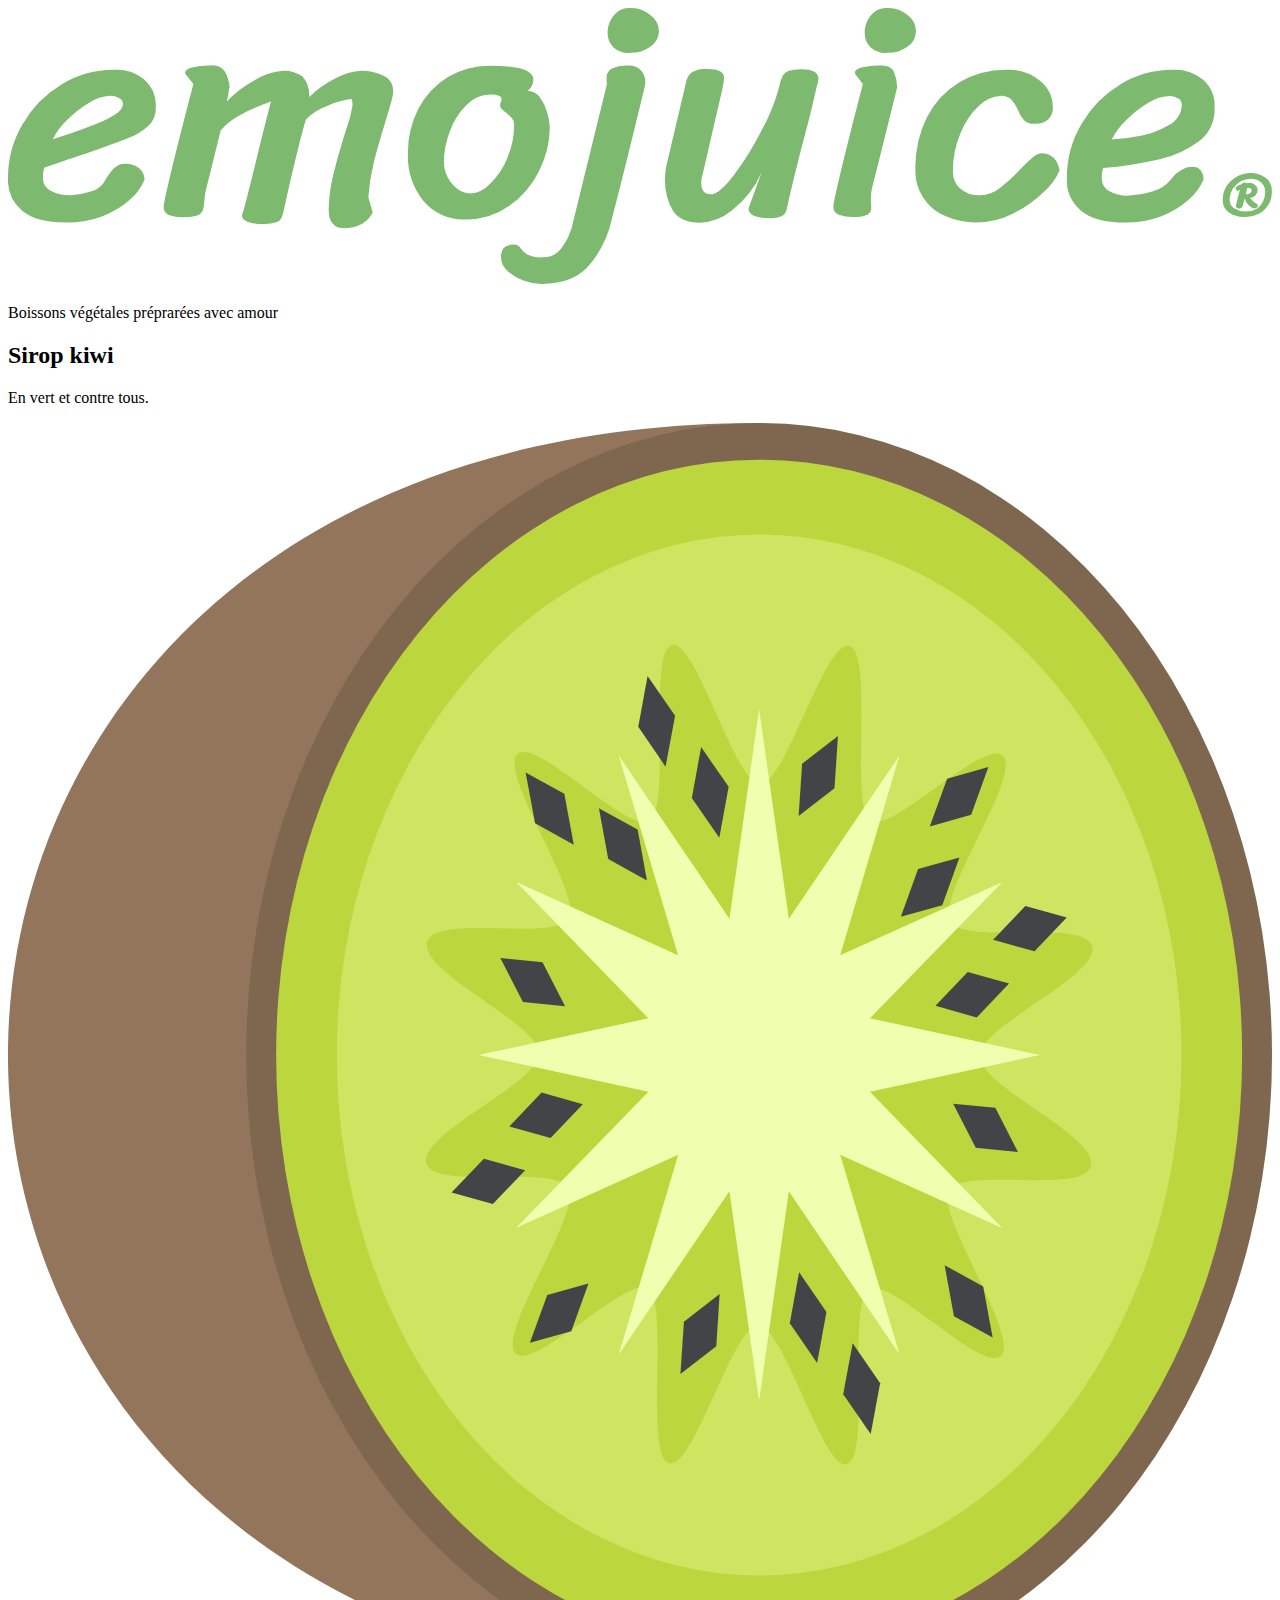
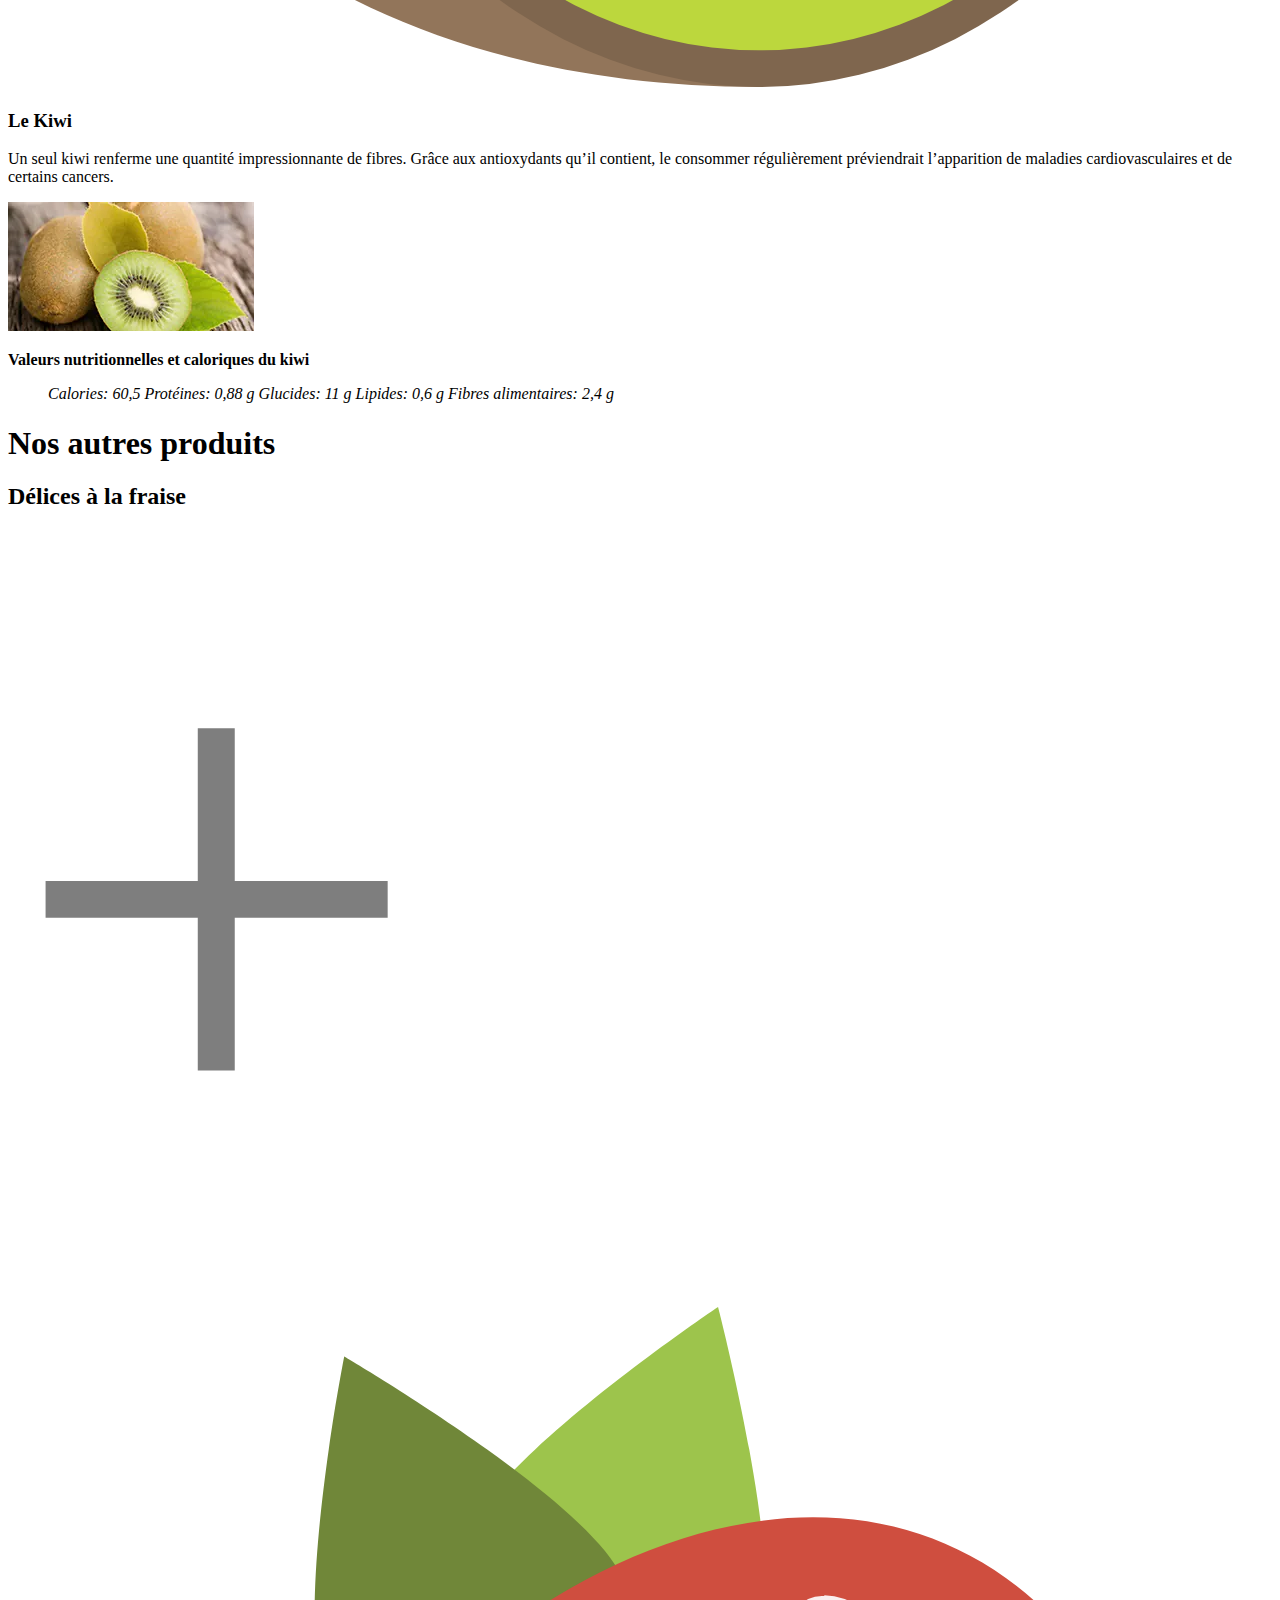
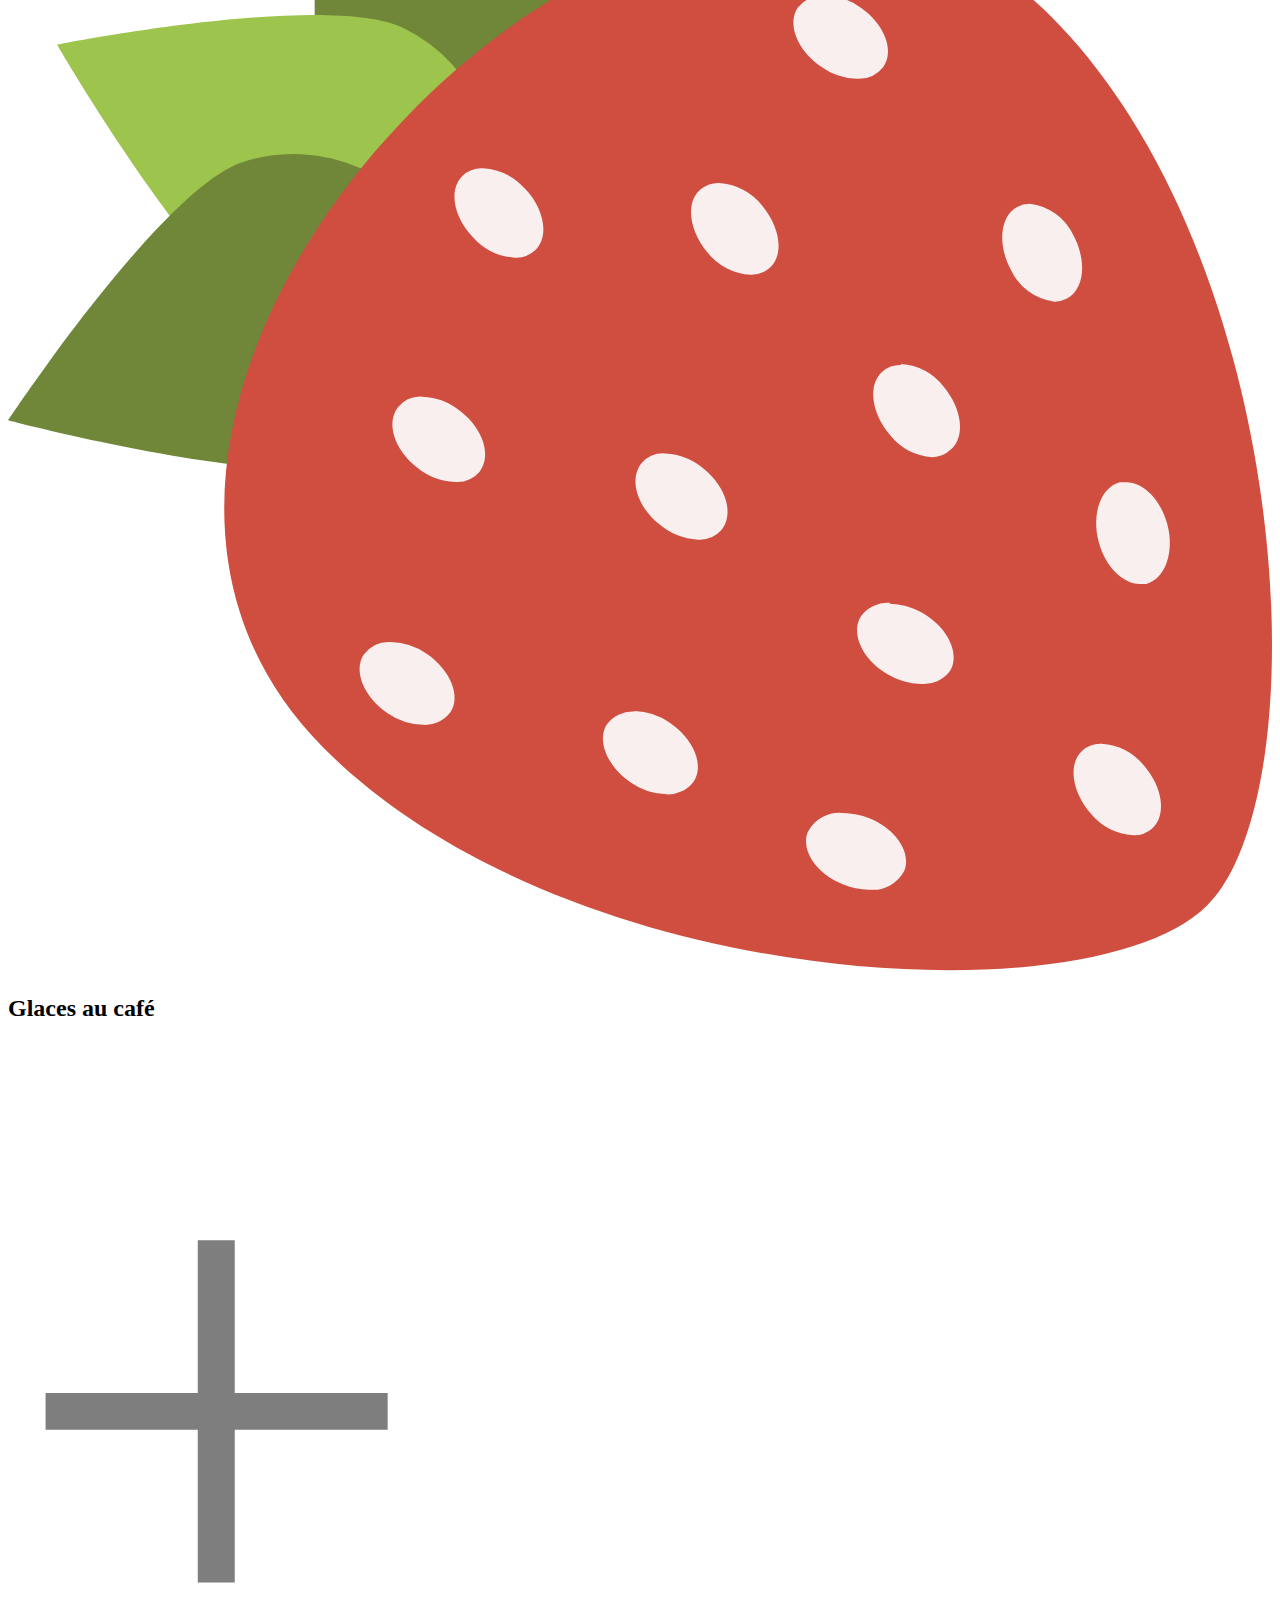
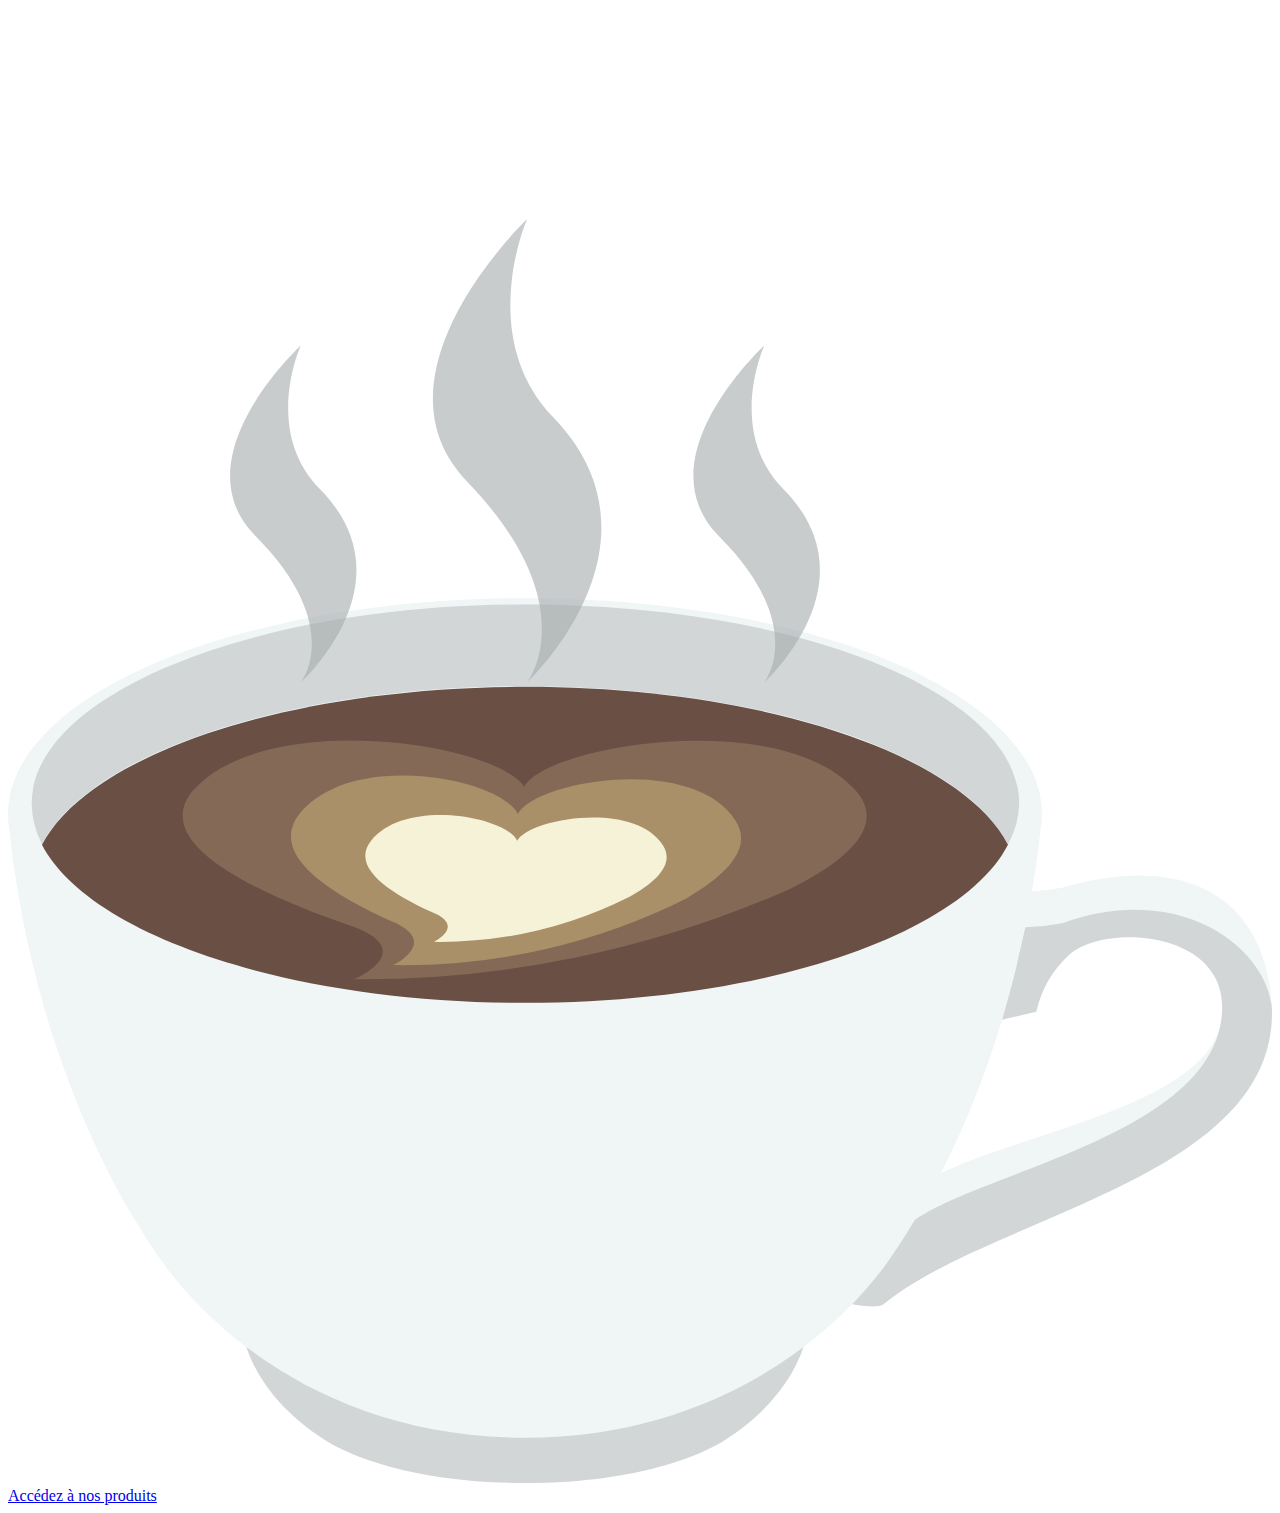
==== kiwi.html @ 3b29b6ad "Codage du div des autres produits" ====
<!DOCTYPE html>
<html>
  <head>
    <meta charset="UTF-8" />
    <meta name="viewport" content="width=device-width, initial-scale=1.0" />
    <title>Emojuice - Sirop kiwi</title>
  </head>
  <body>
    <header>
      <div class="opening">
        <img src="./img/emojuice.svg" alt="logo emojuice">
        <p>Boissons végétales préprarées avec amour</p>
      </div>
    </header>
    <div class="kiwi-syrup">
      <h2>Sirop kiwi</h2>
      <p>En vert et contre tous.</p>
      <img src="./img/kiwi.svg" alt="Illustration d'un kiwi" >
    </div>
    <div class="kiwi-infos">
      <h3>Le Kiwi</h3>
      <p>
        Un seul kiwi renferme une quantité impressionnante de fibres. Grâce aux 
        antioxydants qu’il contient, le consommer régulièrement préviendrait 
        l’apparition de maladies cardiovasculaires et de certains cancers. 
      </p>
      <img src="./img/photo_kiwi.webp" alt="Photo kiwi nu">
      <p><strong>Valeurs nutritionnelles et caloriques du kiwi</strong></p>
      <ul>
        <i>Calories: 60,5</i>
        <i>Protéines: 0,88 g</i>
        <i>Glucides: 11 g</i>
        <i>Lipides: 0,6 g</i>
        <i>Fibres alimentaires: 2,4 g</i>
      </ul>
    </div>
    <div class="choosing">
      <h1>Nos autres produits</h1>
      <article class="flavor-strawberry">
        <h2>Délices à la fraise</h2>
        <img src="./img/plus.svg" alt="Illustration plus">
        <img src="./img/strawberry.svg" alt="Illustration d'une fraise">
      </article>
      <article class="flavor-coffee">
        <h2>Glaces au café</h2>
        <img src="./img/plus.svg" alt="Illustration plus">
        <img src="./img/coffee.svg" alt="Illustration d'un café">
      </article>
      <a href="https://www.youtube.com/watch?v=dQw4w9WgXcQ">Accédez à nos 
        produits</a>
    </div>
  </body>
</html>
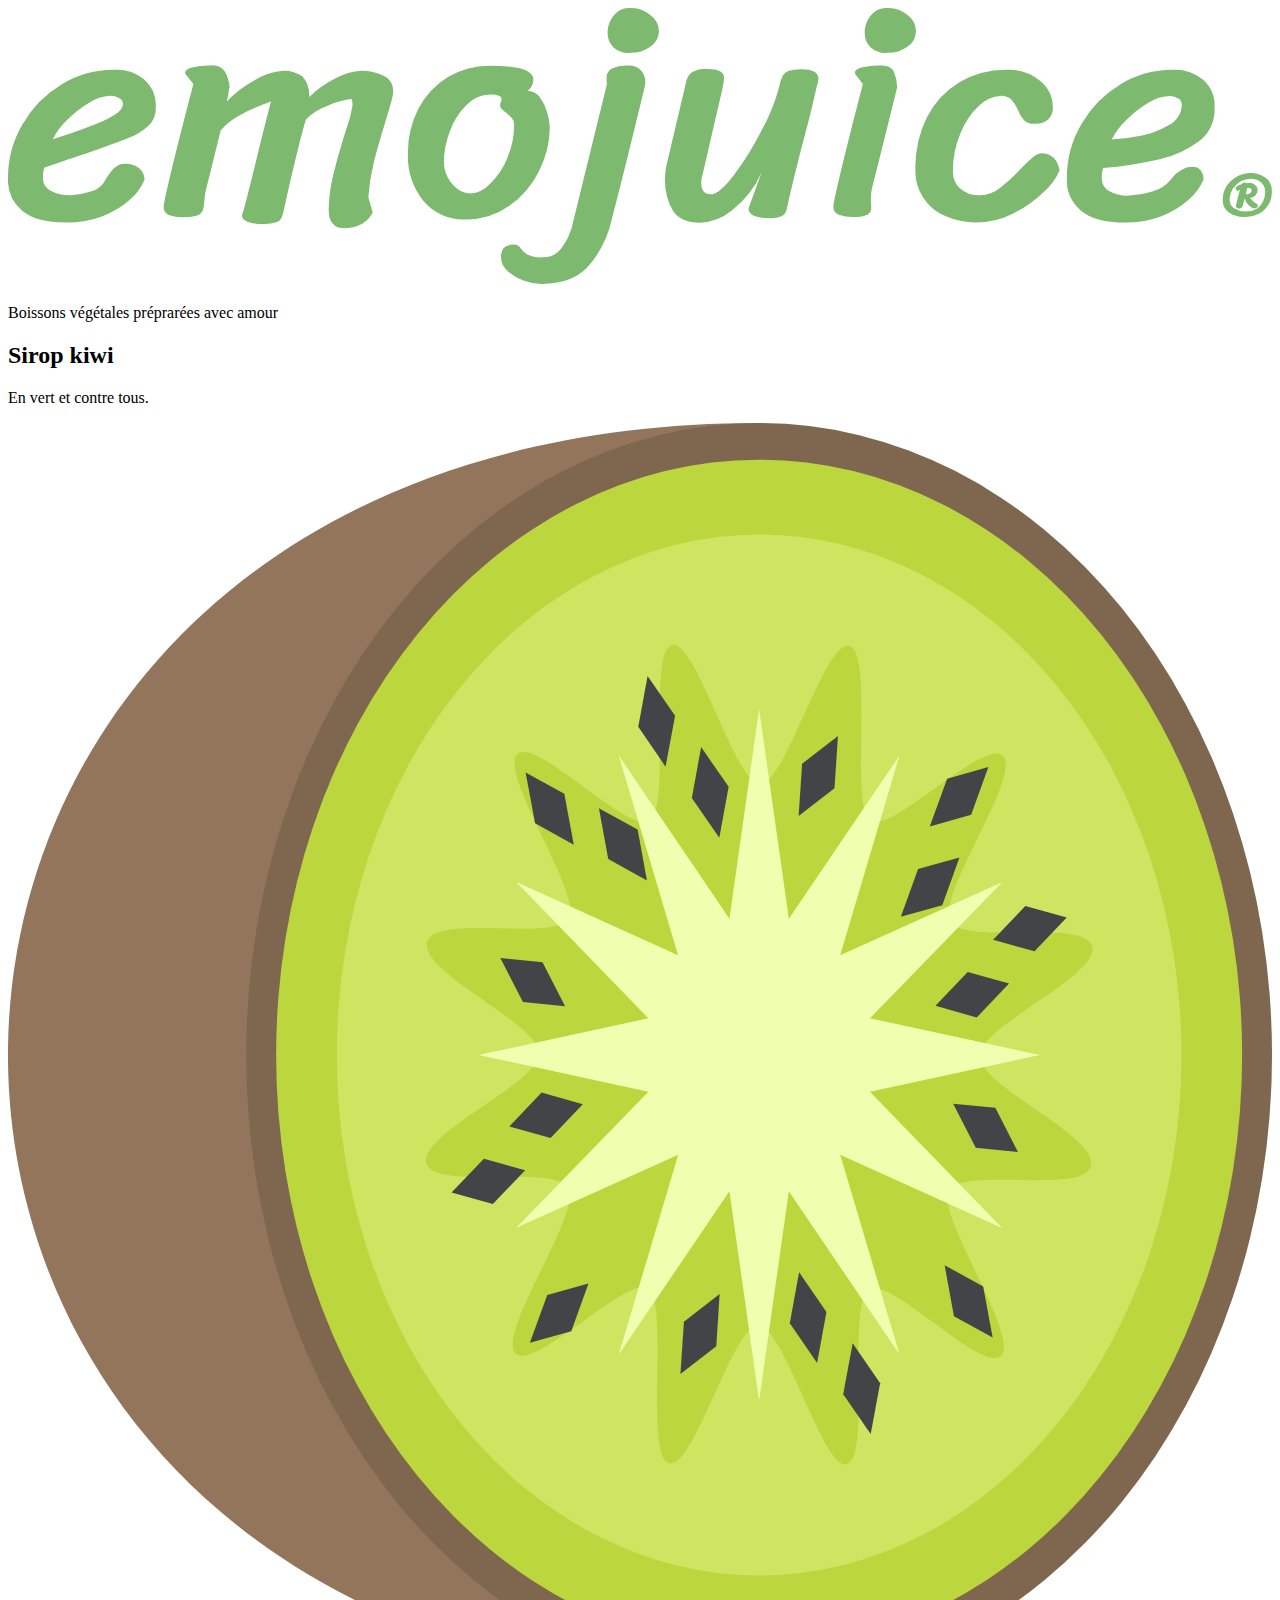
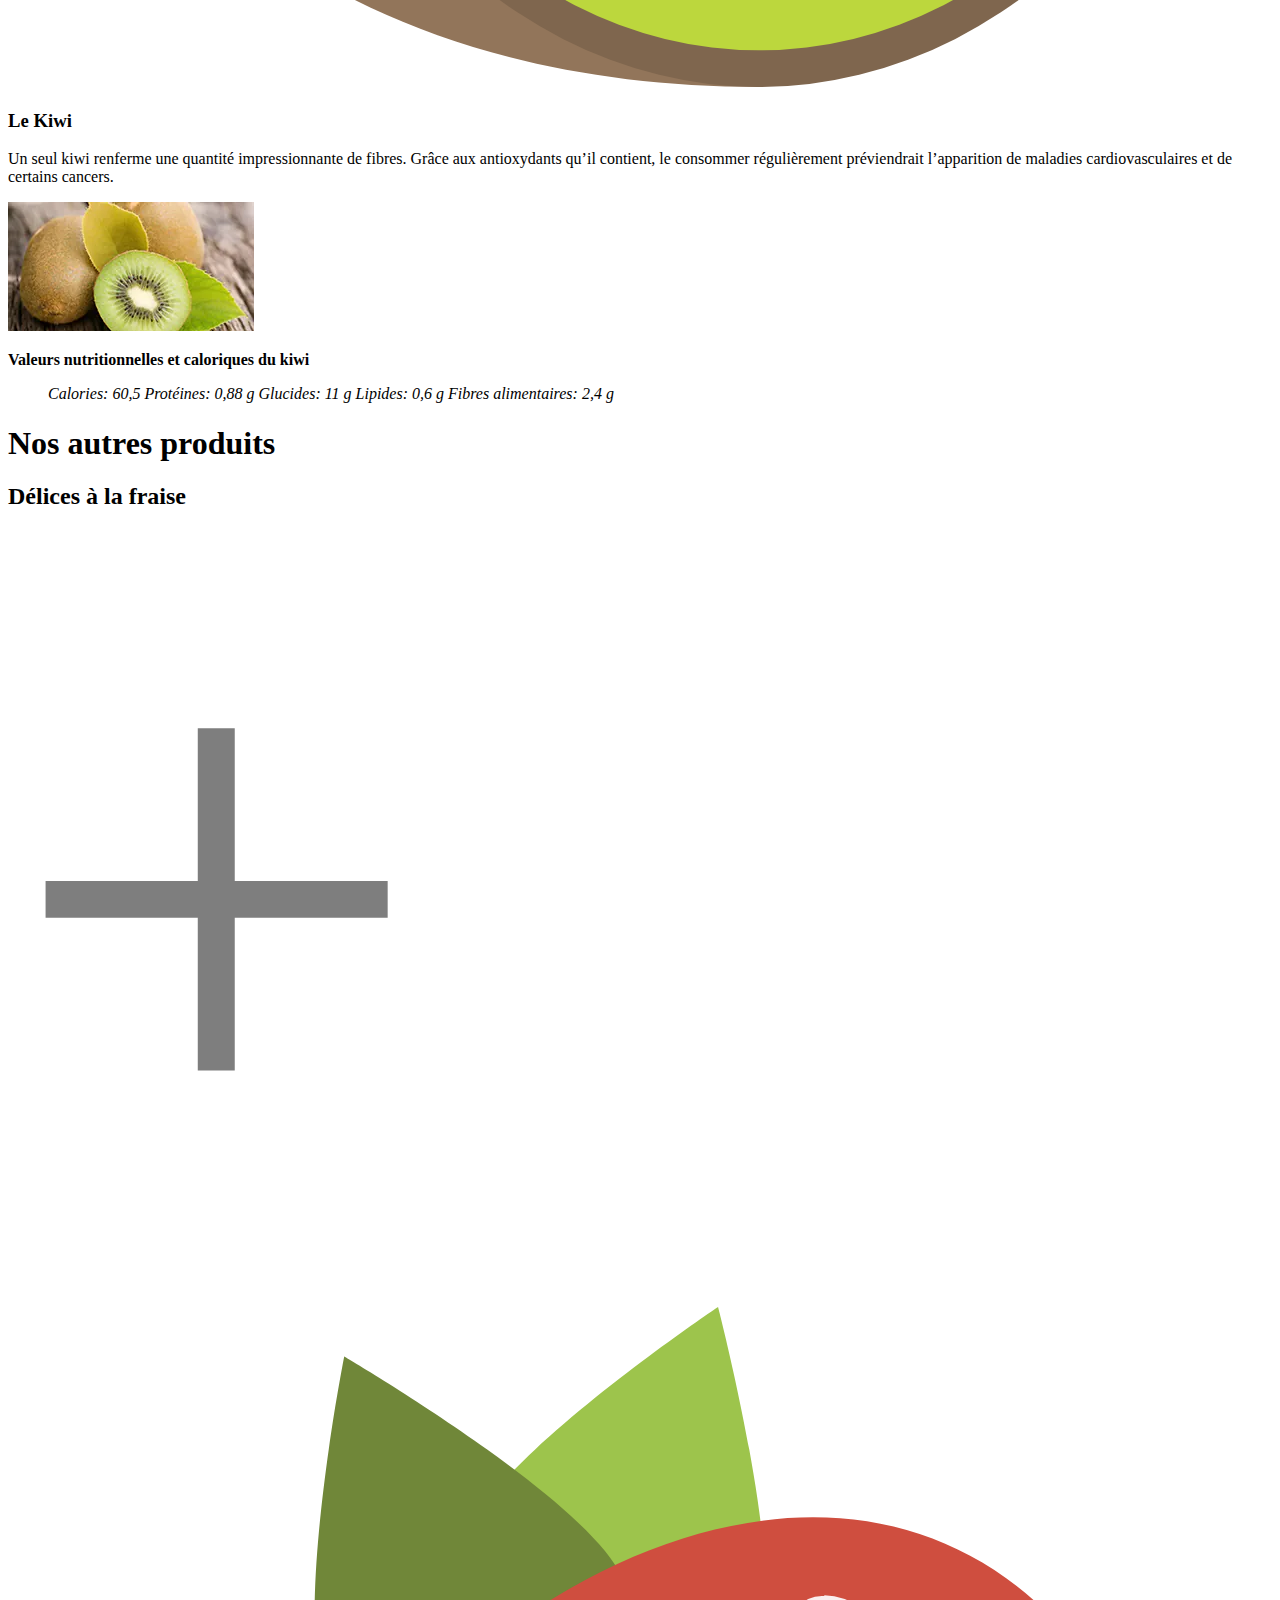
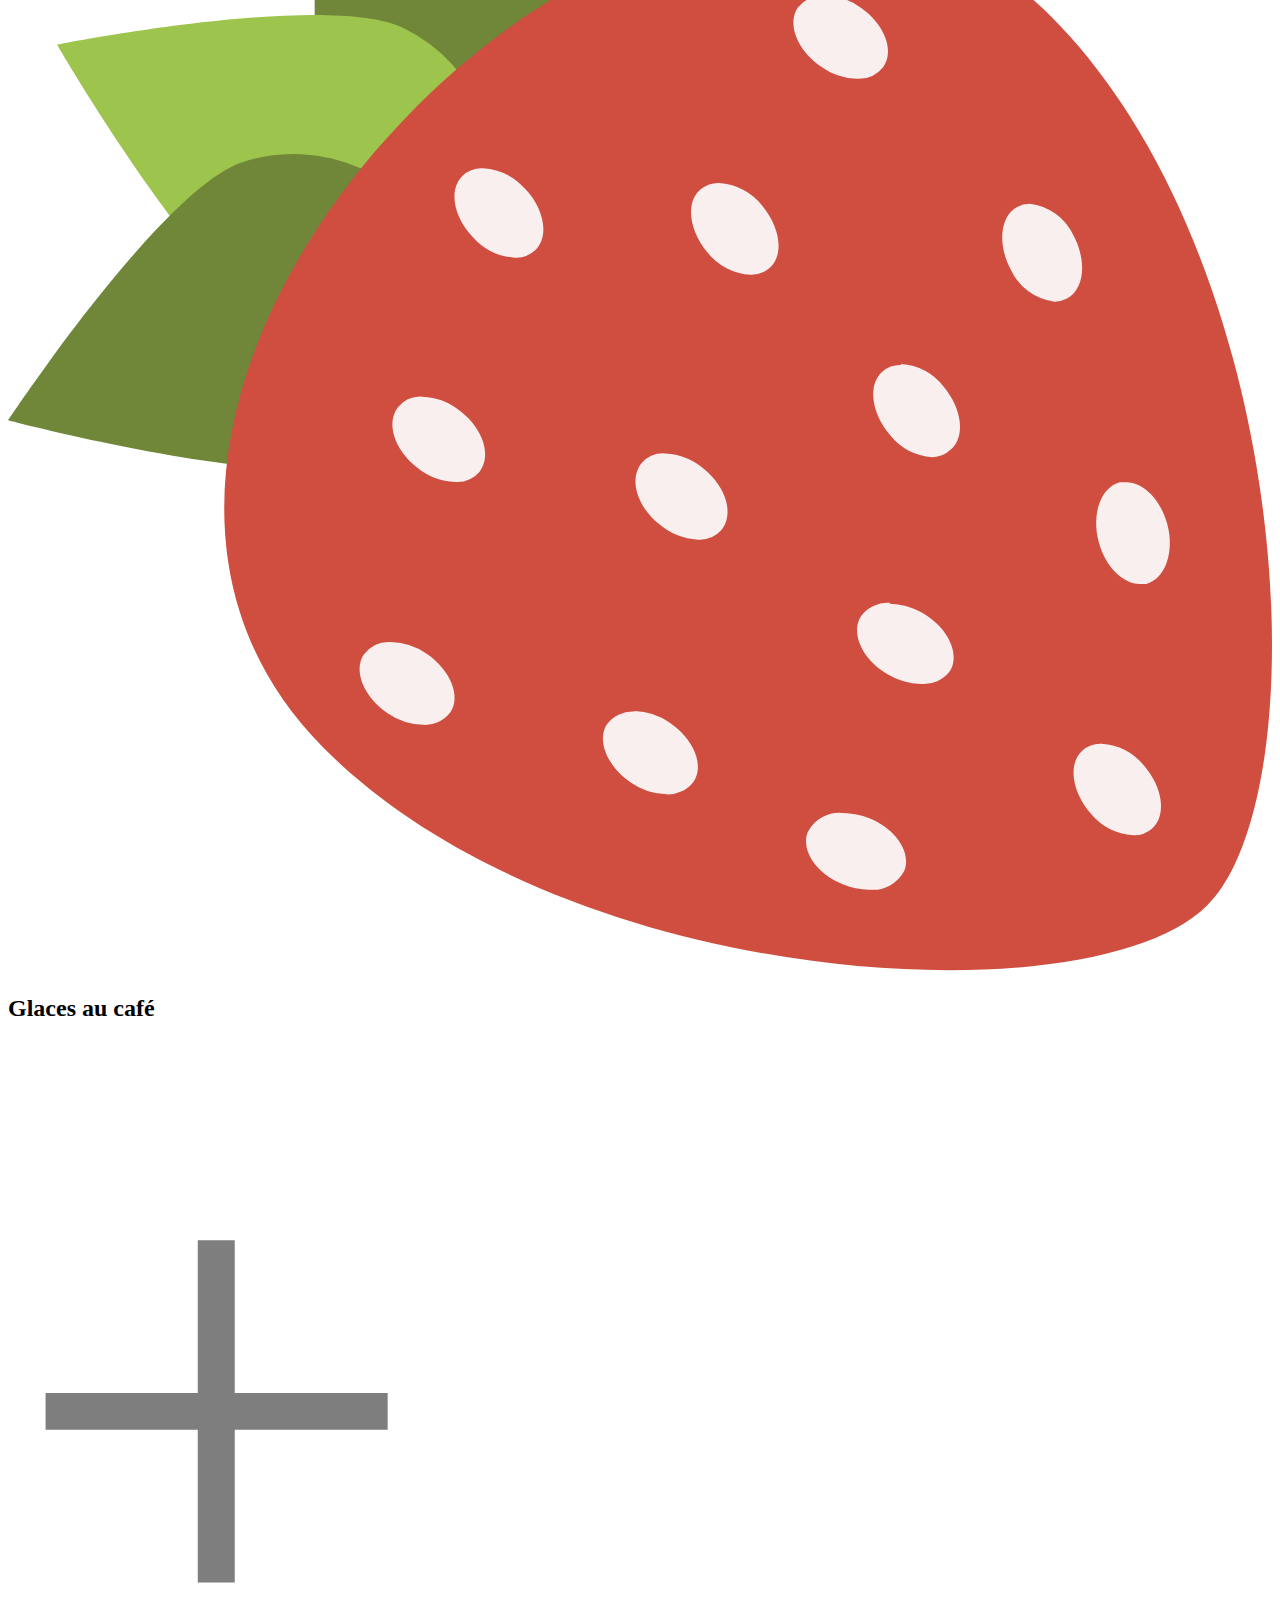
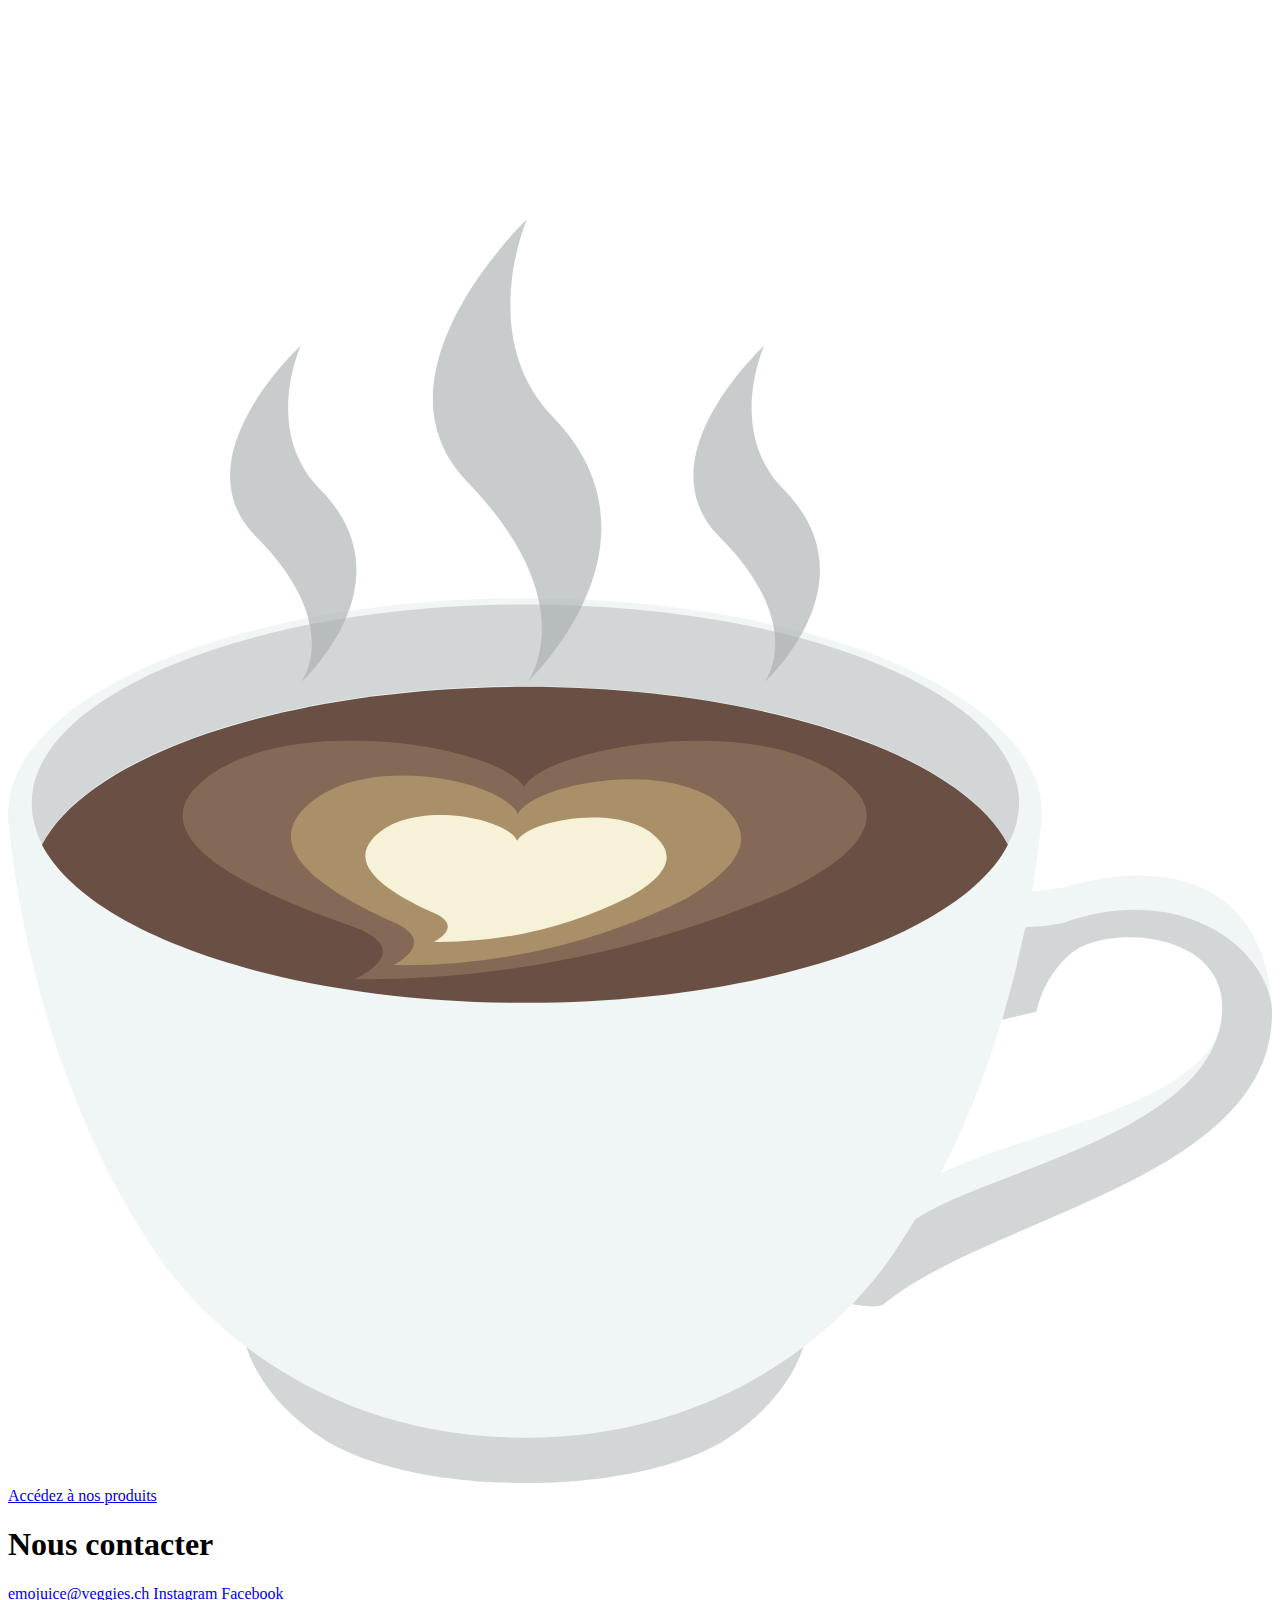
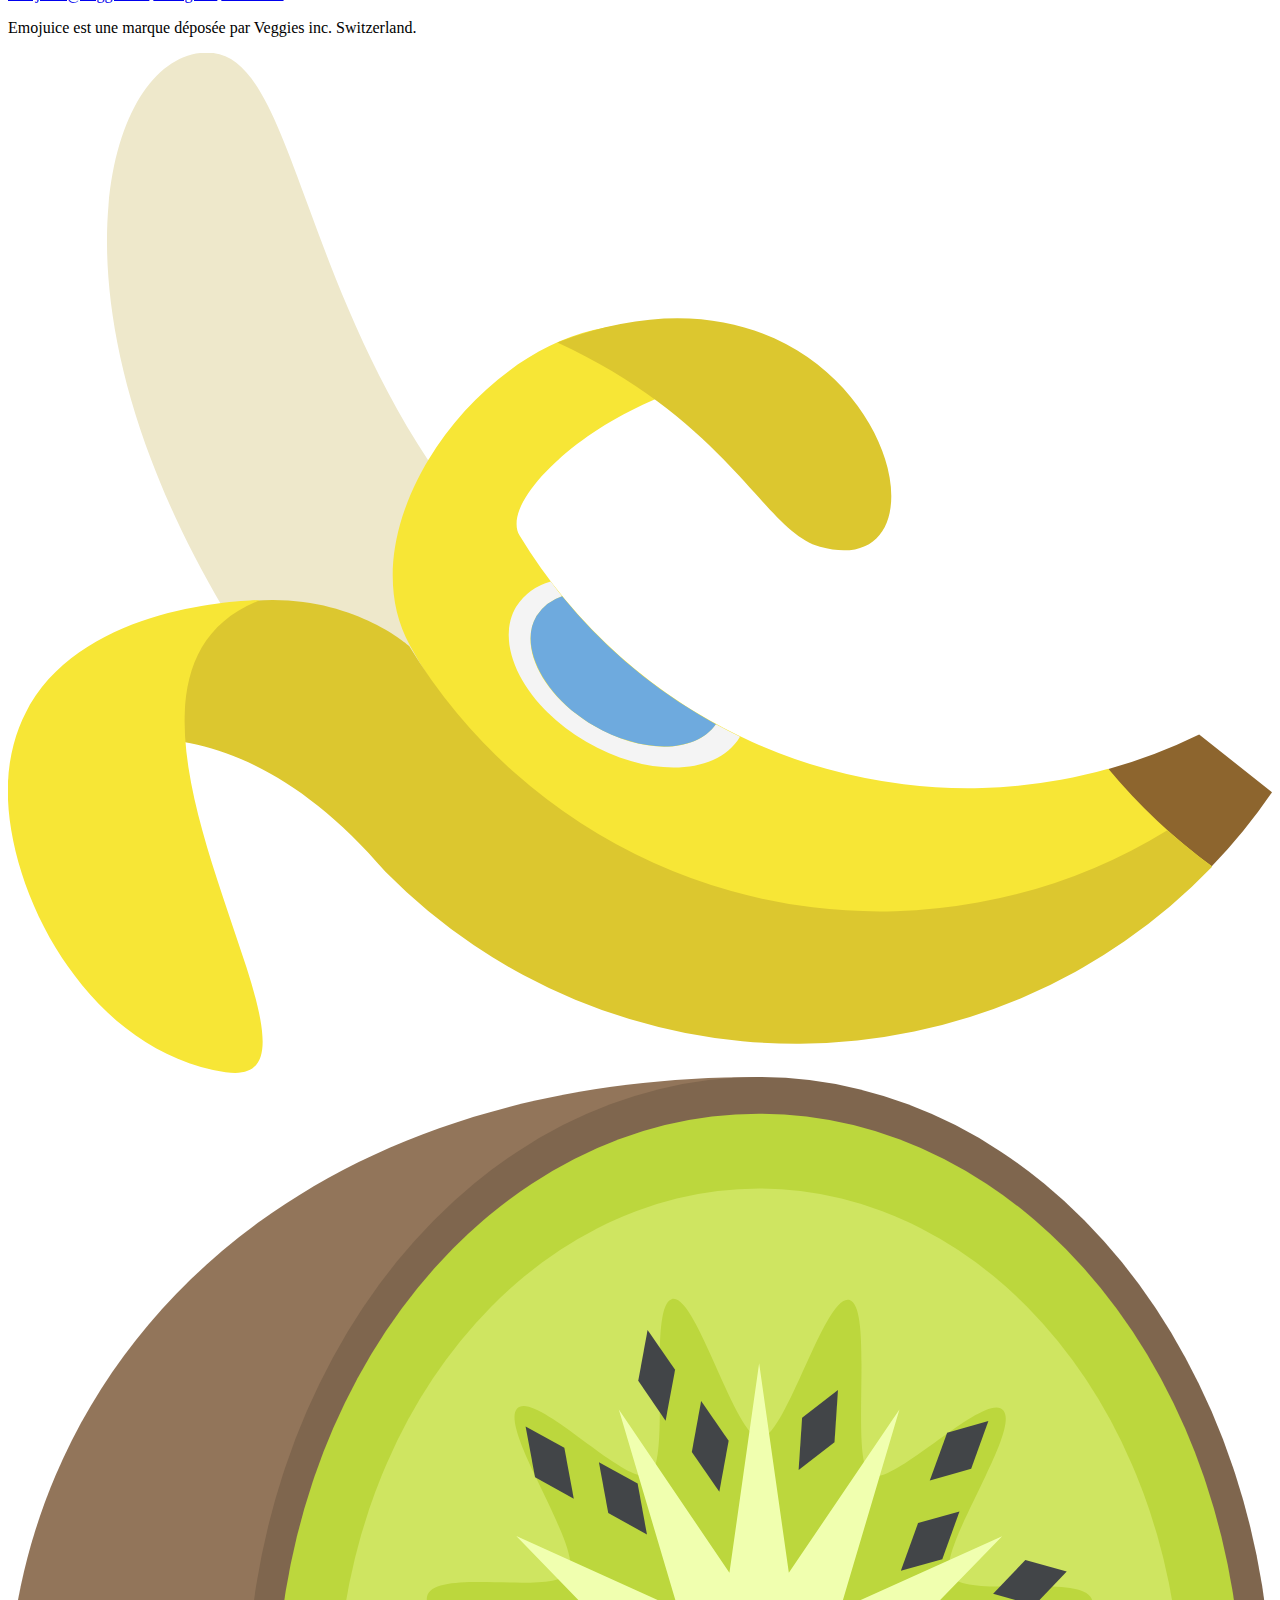
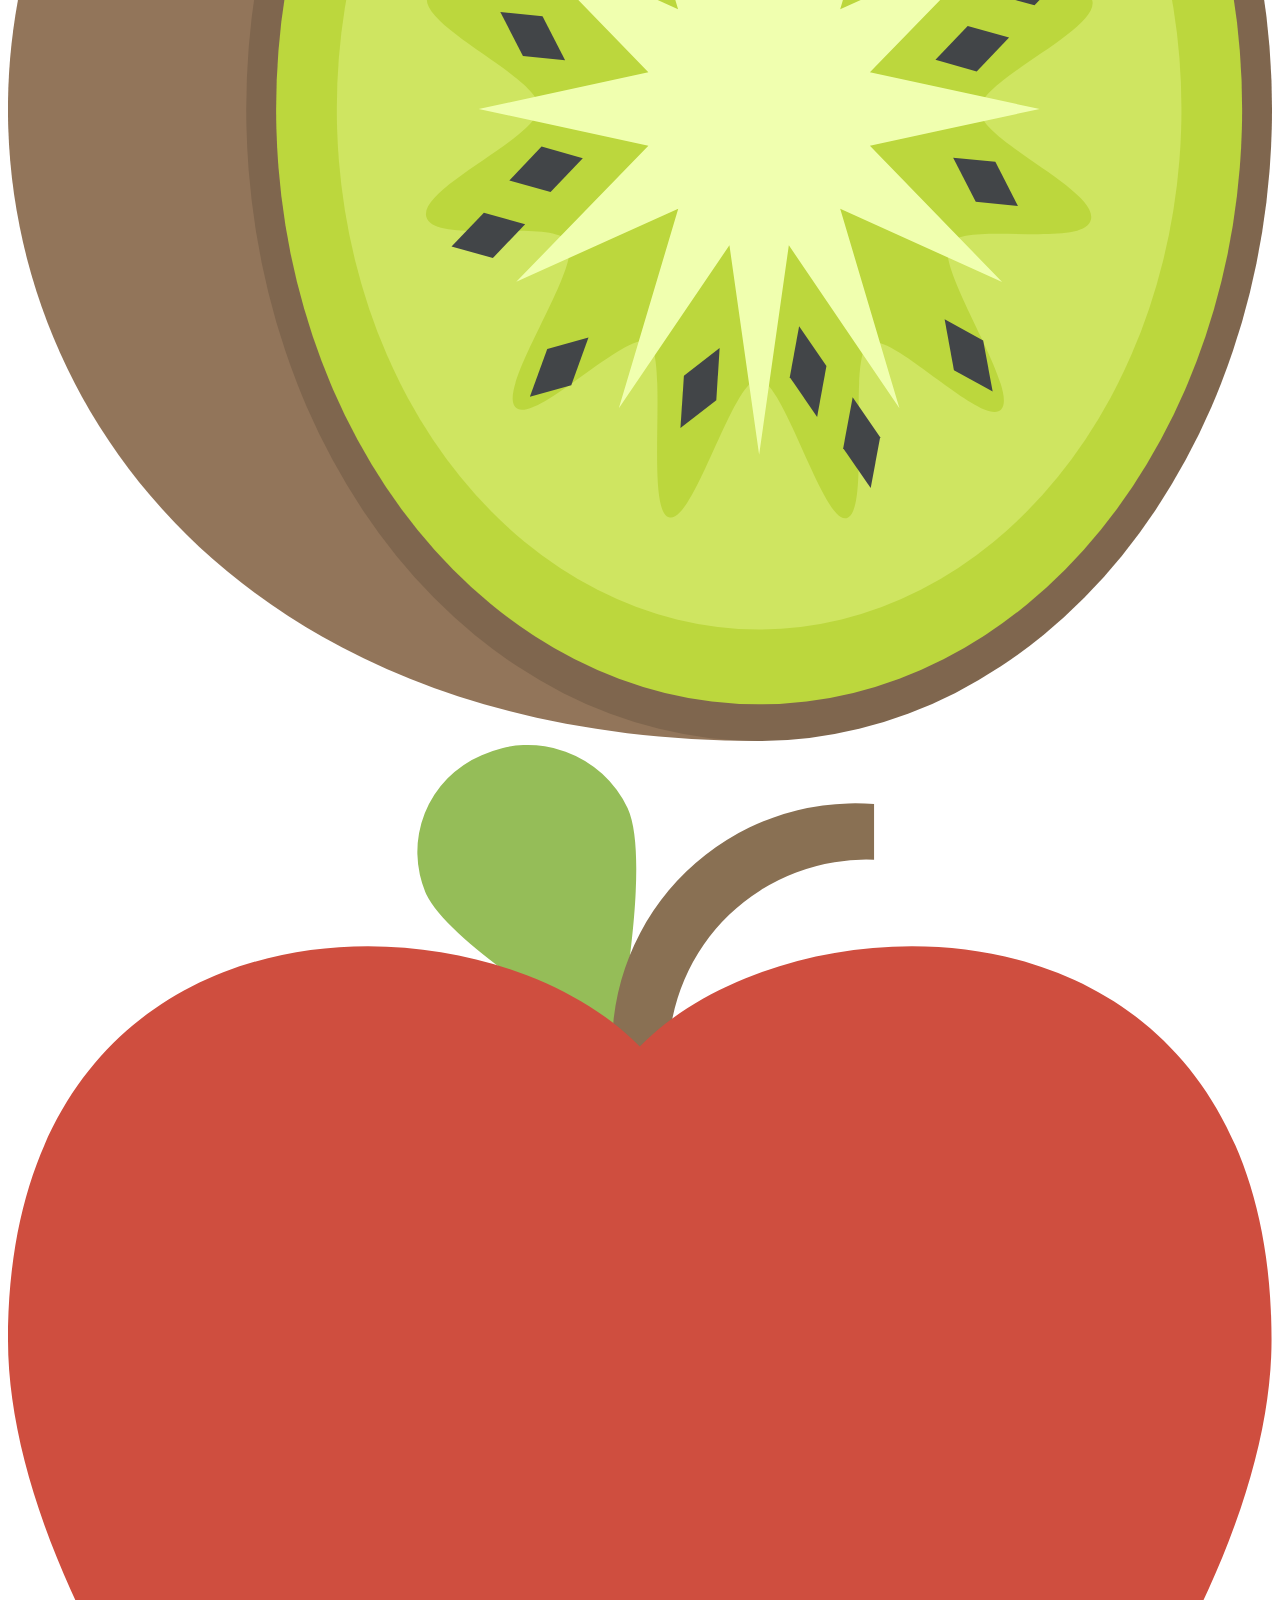
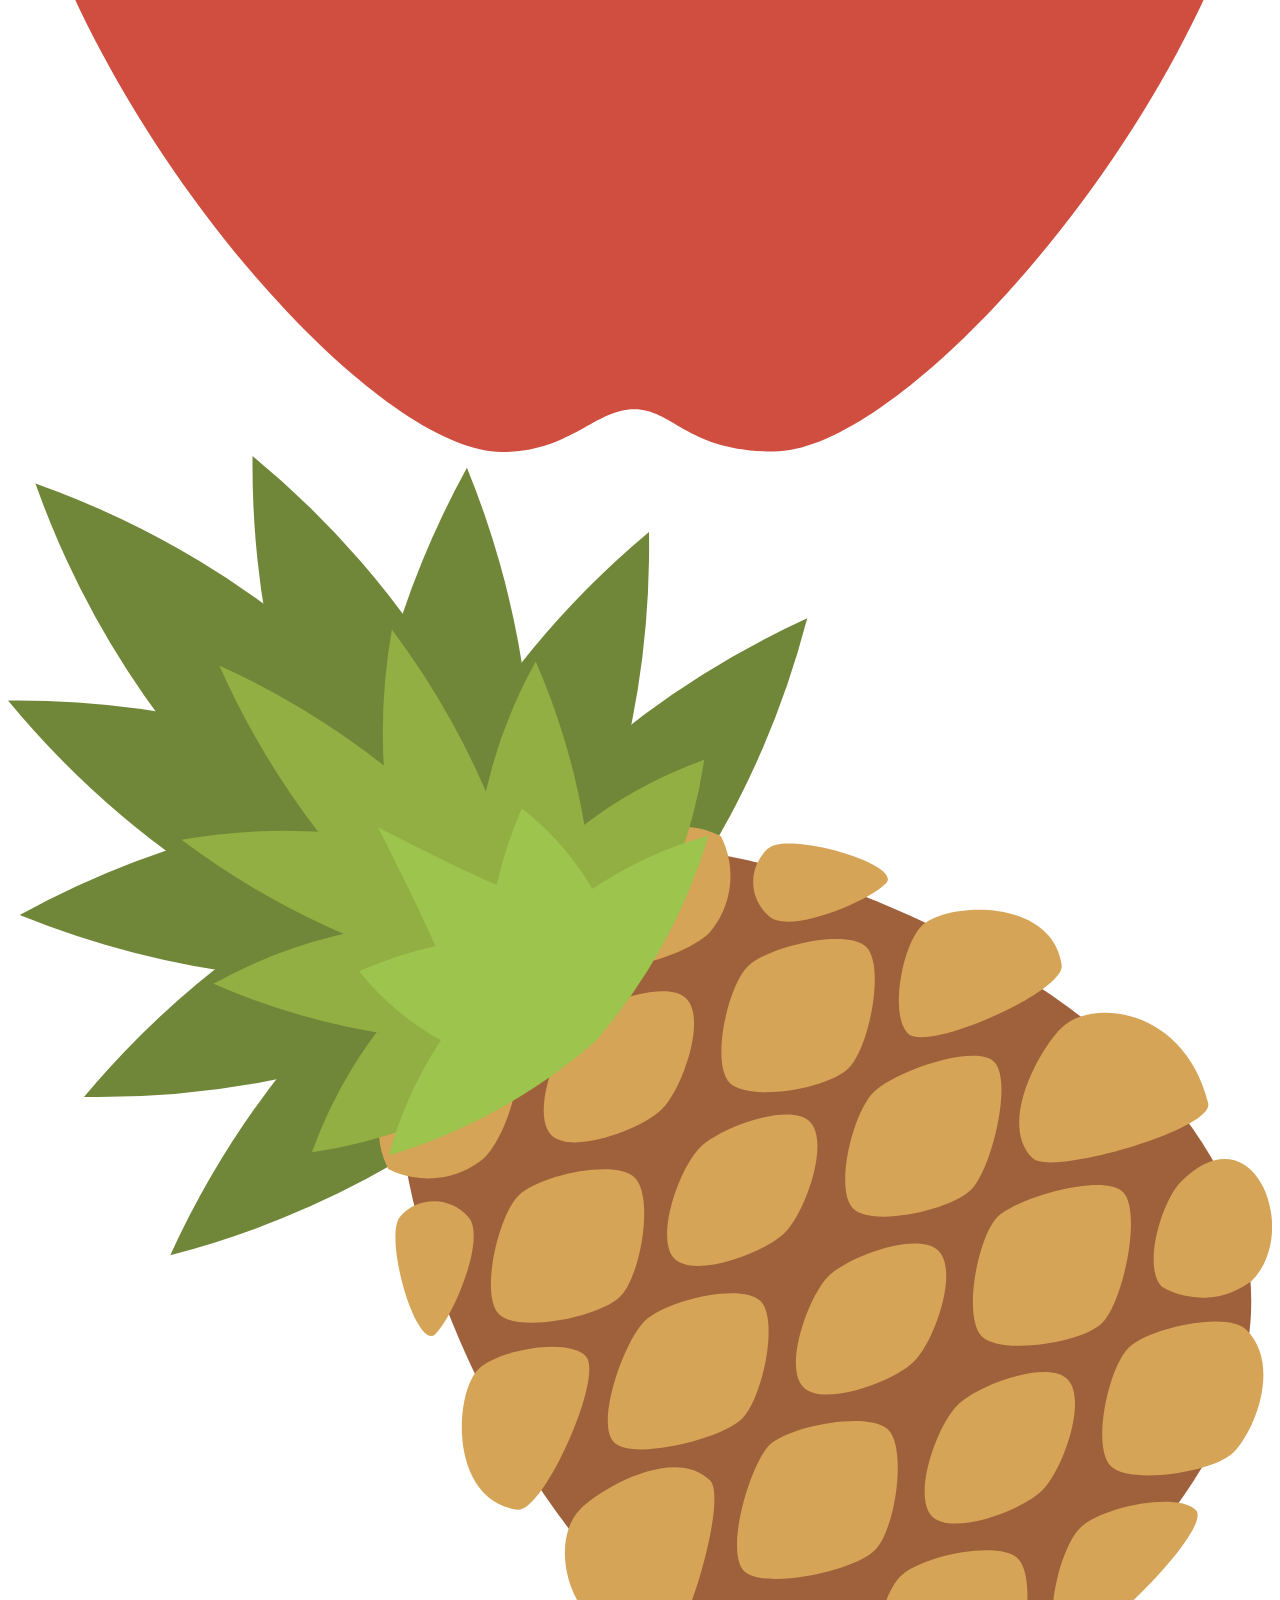
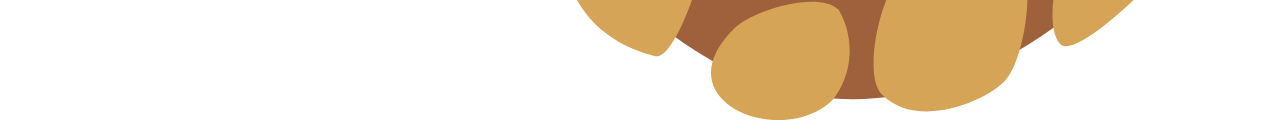
==== commit 3c12880e: "Codage footer de kiwi.html" ====
--- a/kiwi.html
+++ b/kiwi.html
@@ -49,5 +49,21 @@
       <a href="https://www.youtube.com/watch?v=dQw4w9WgXcQ">Accédez à nos 
         produits</a>
     </div>
+    <footer>
+      <h1 id="contacts">Nous contacter</h1>
+        <a href="mailto:emojuice@veggies.ch">emojuice@veggies.ch</a>
+        <a href="https://www.instagram.com/?hl=fr">Instagram</a>
+        <a href="https://fr-fr.facebook.com/">Facebook</a>
+        <p class="copyrights">
+          Emojuice est une marque déposée par Veggies inc. 
+          Switzerland.
+        </p>
+        <div class="footer-bottom">
+          <img src="./img/banana.svg" alt="Illustration d'une banane">
+          <img src="./img/kiwi.svg" alt="Illustration d'un kiwi">
+          <img src="./img/apple.svg" alt="Illustration d'une pomme">
+          <img src="./img/pineapple.svg" alt="Illustration d'un ananas">
+        </div>
+    </footer>
   </body>
 </html>
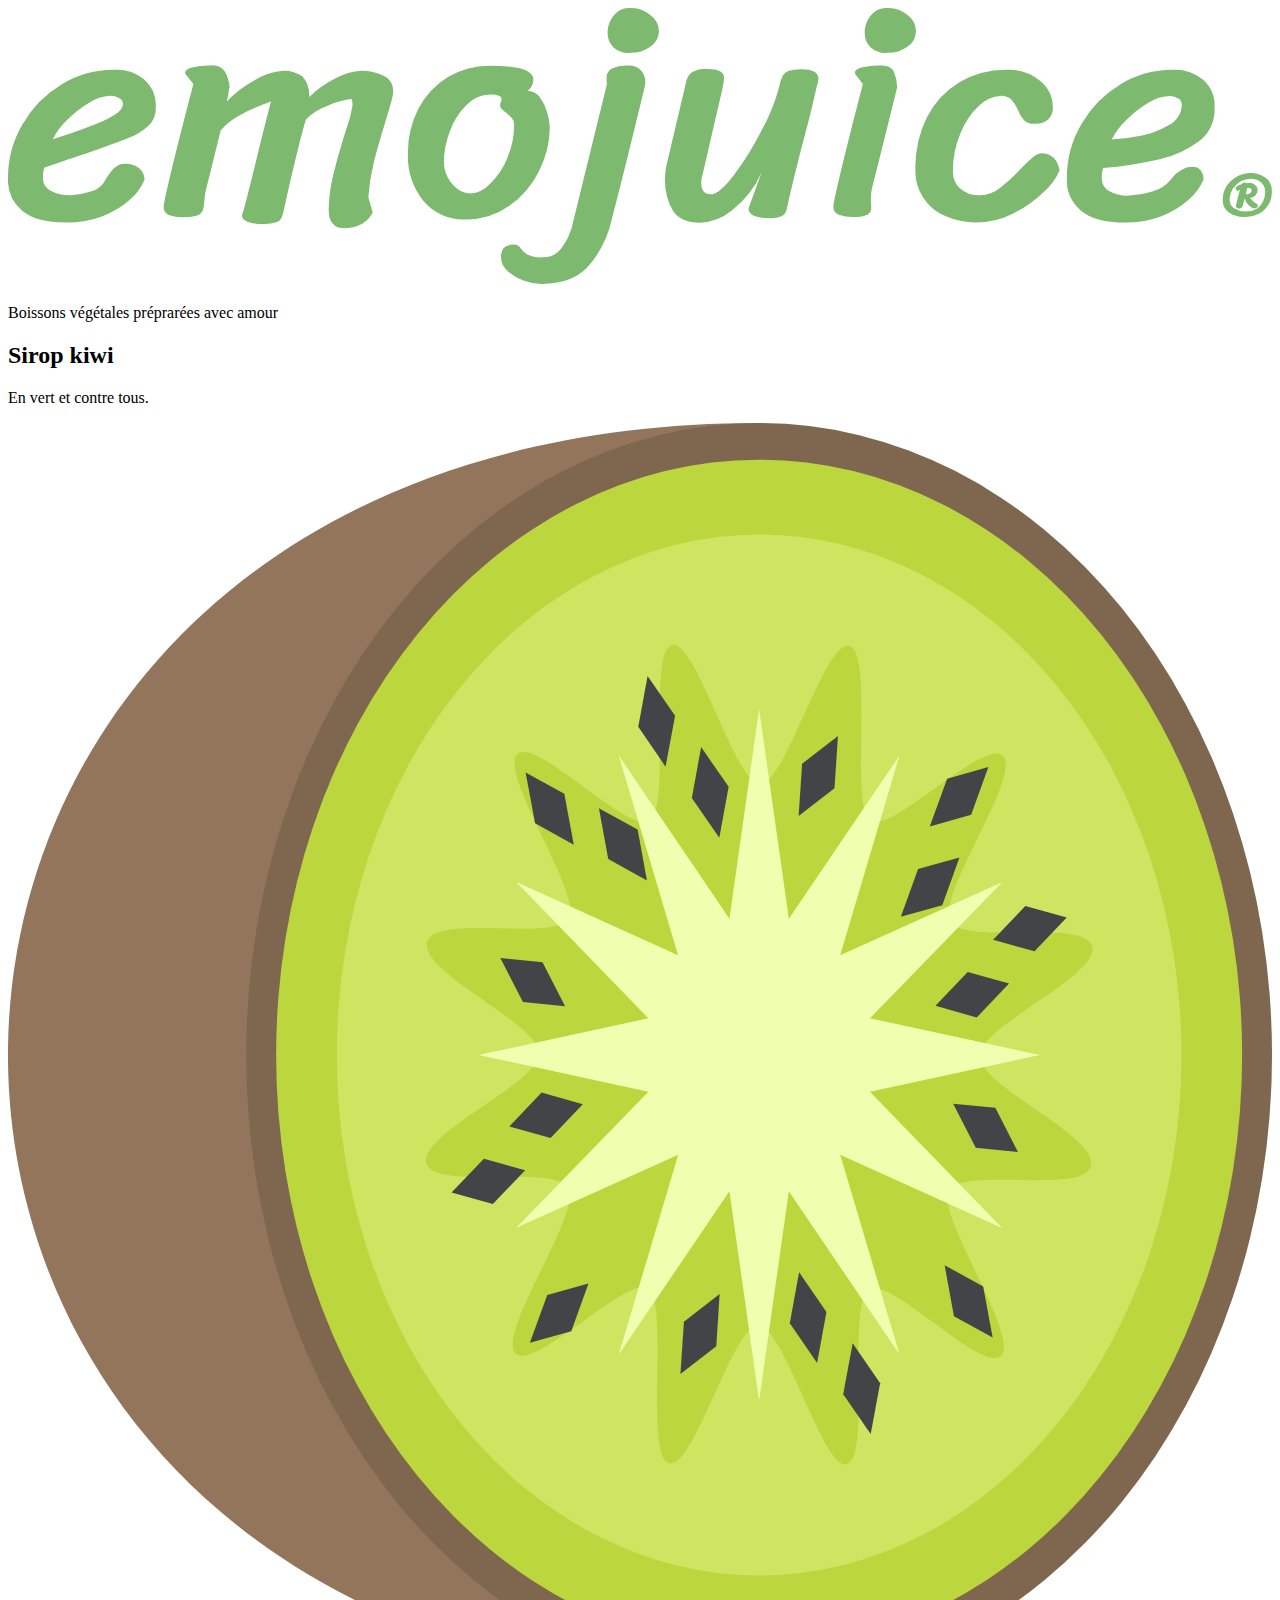
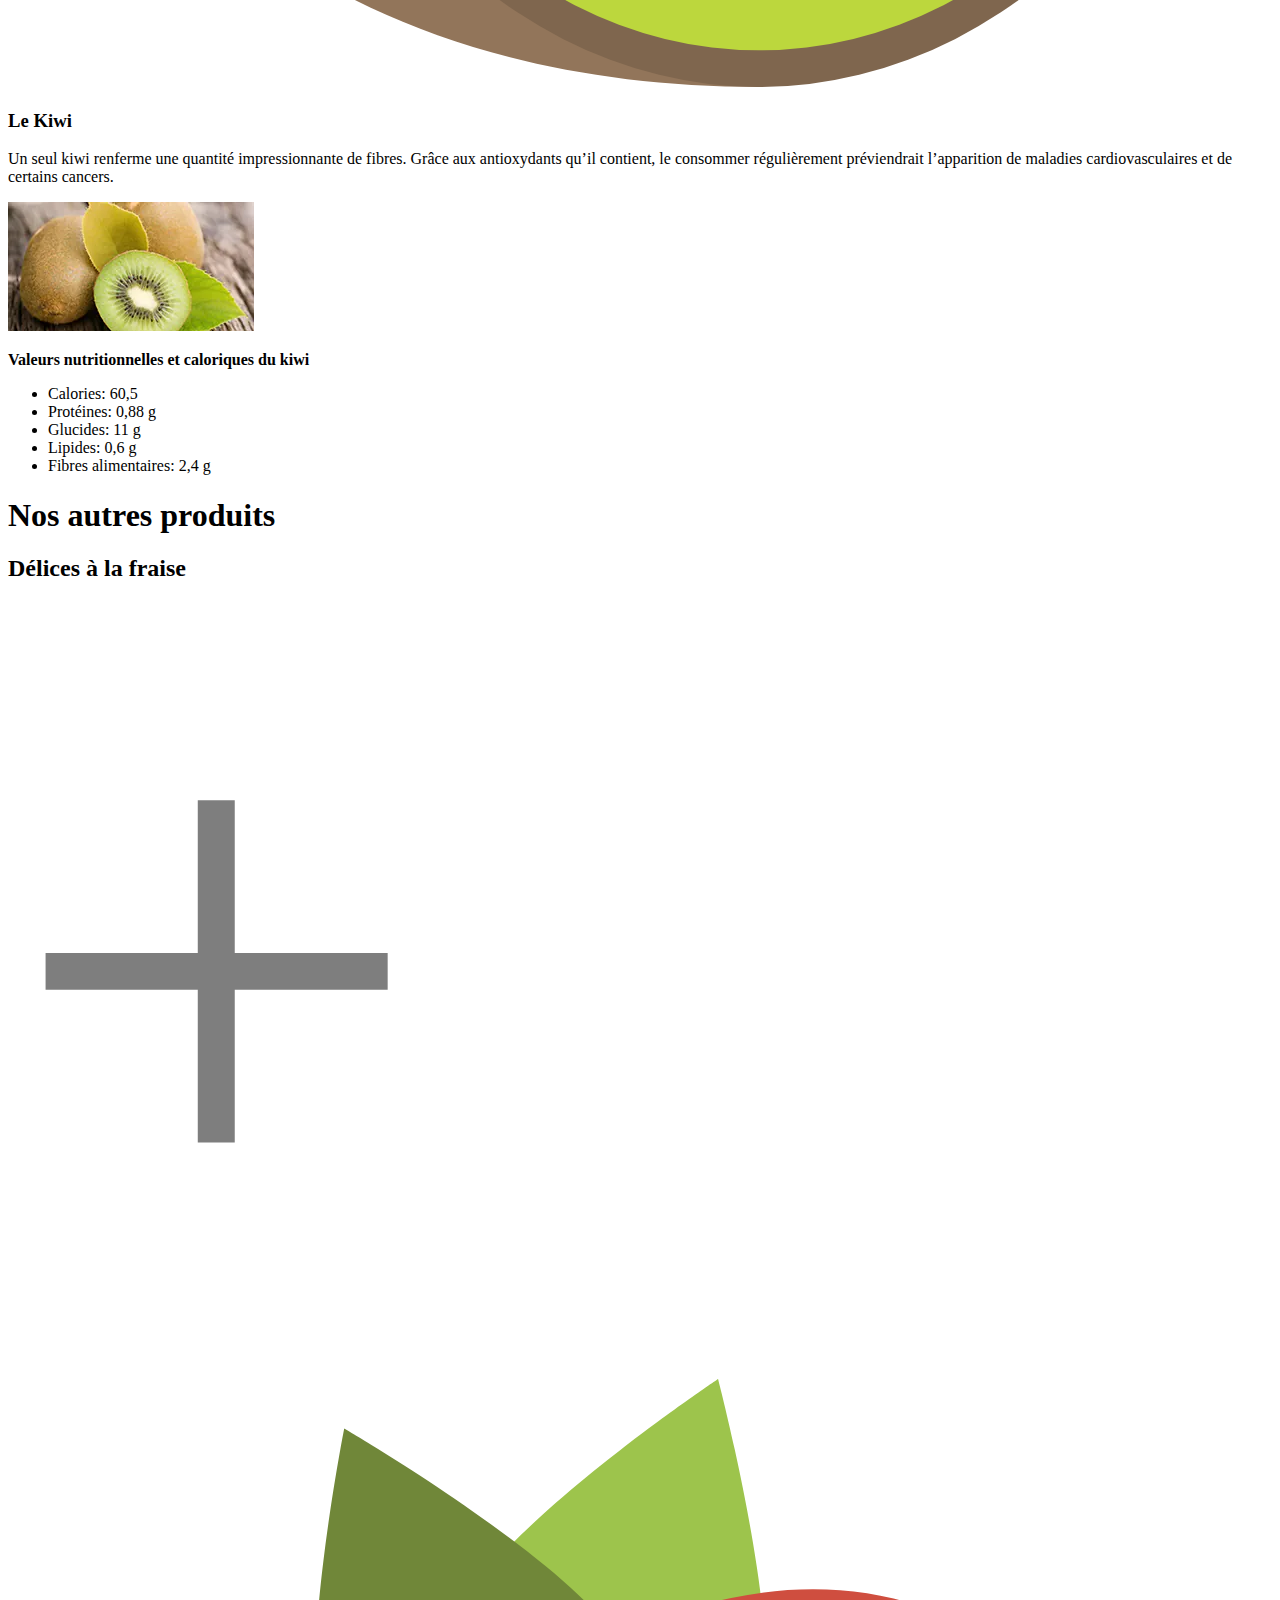
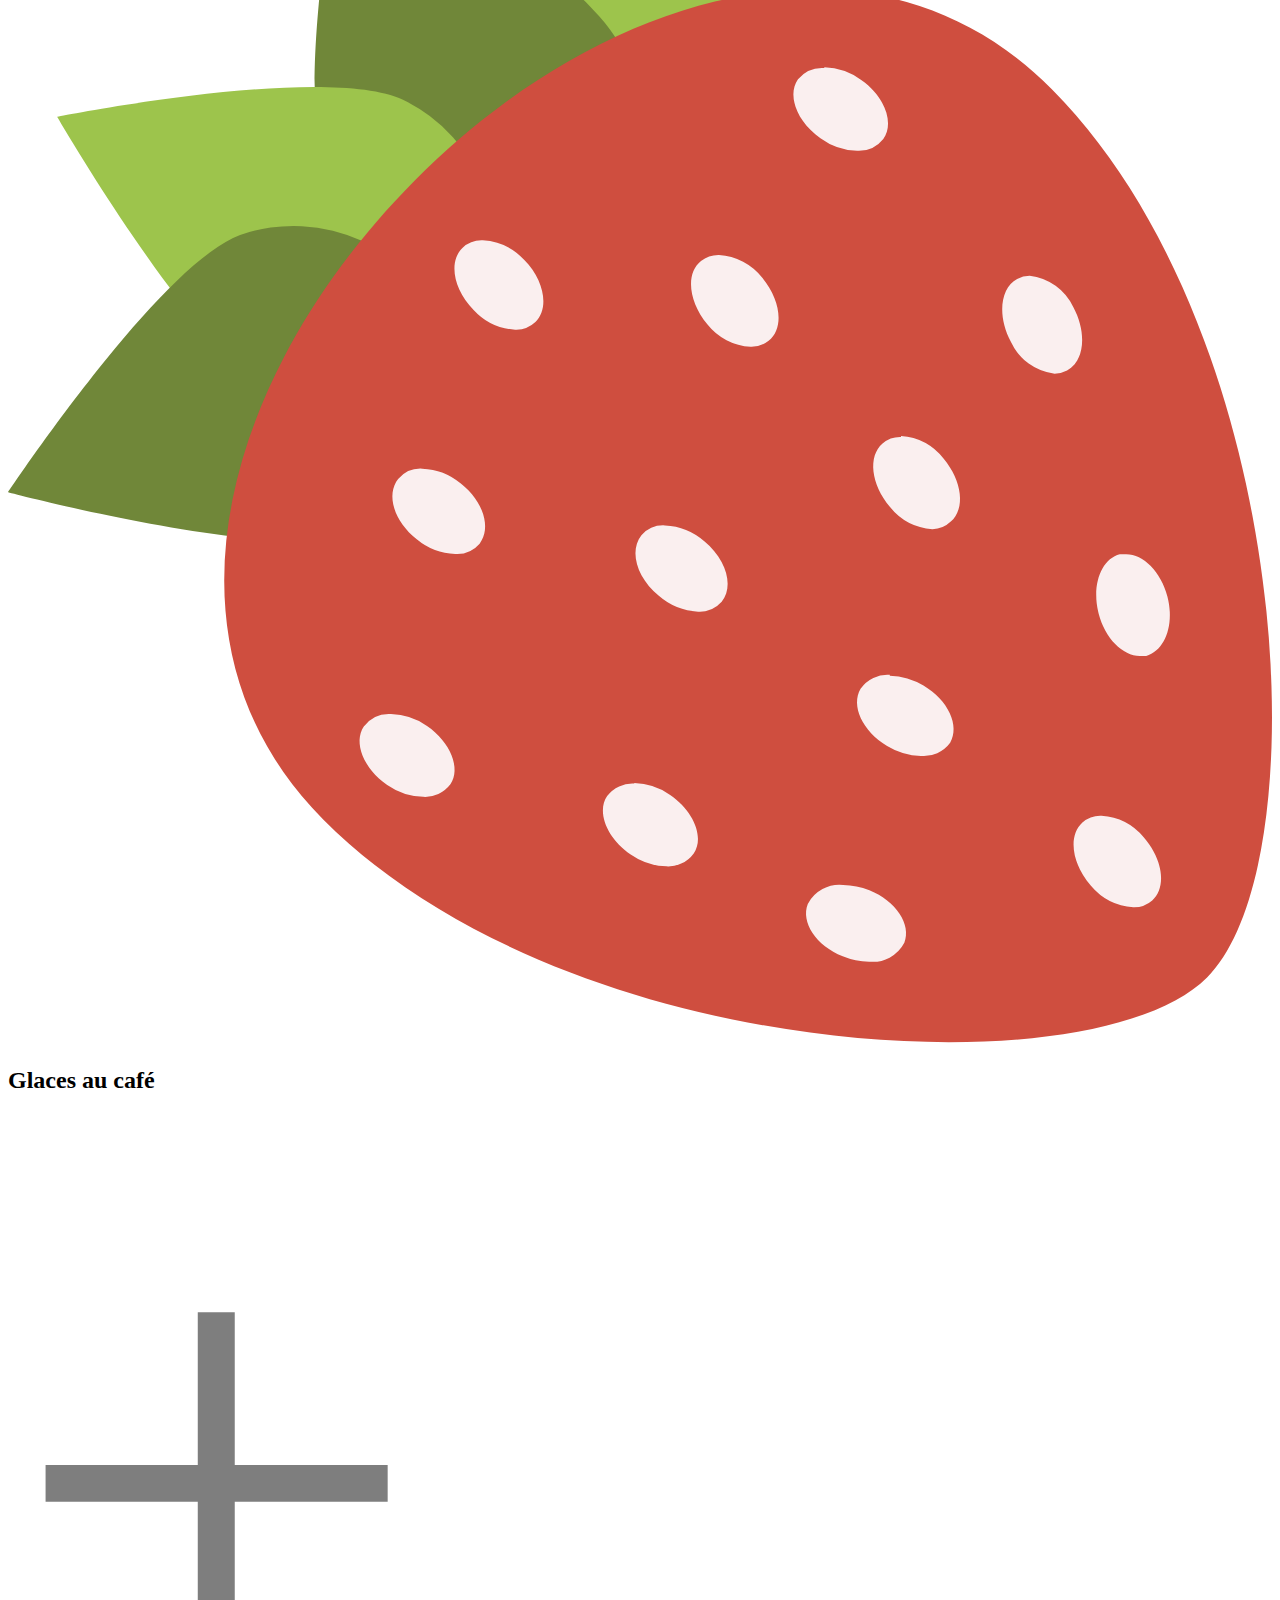
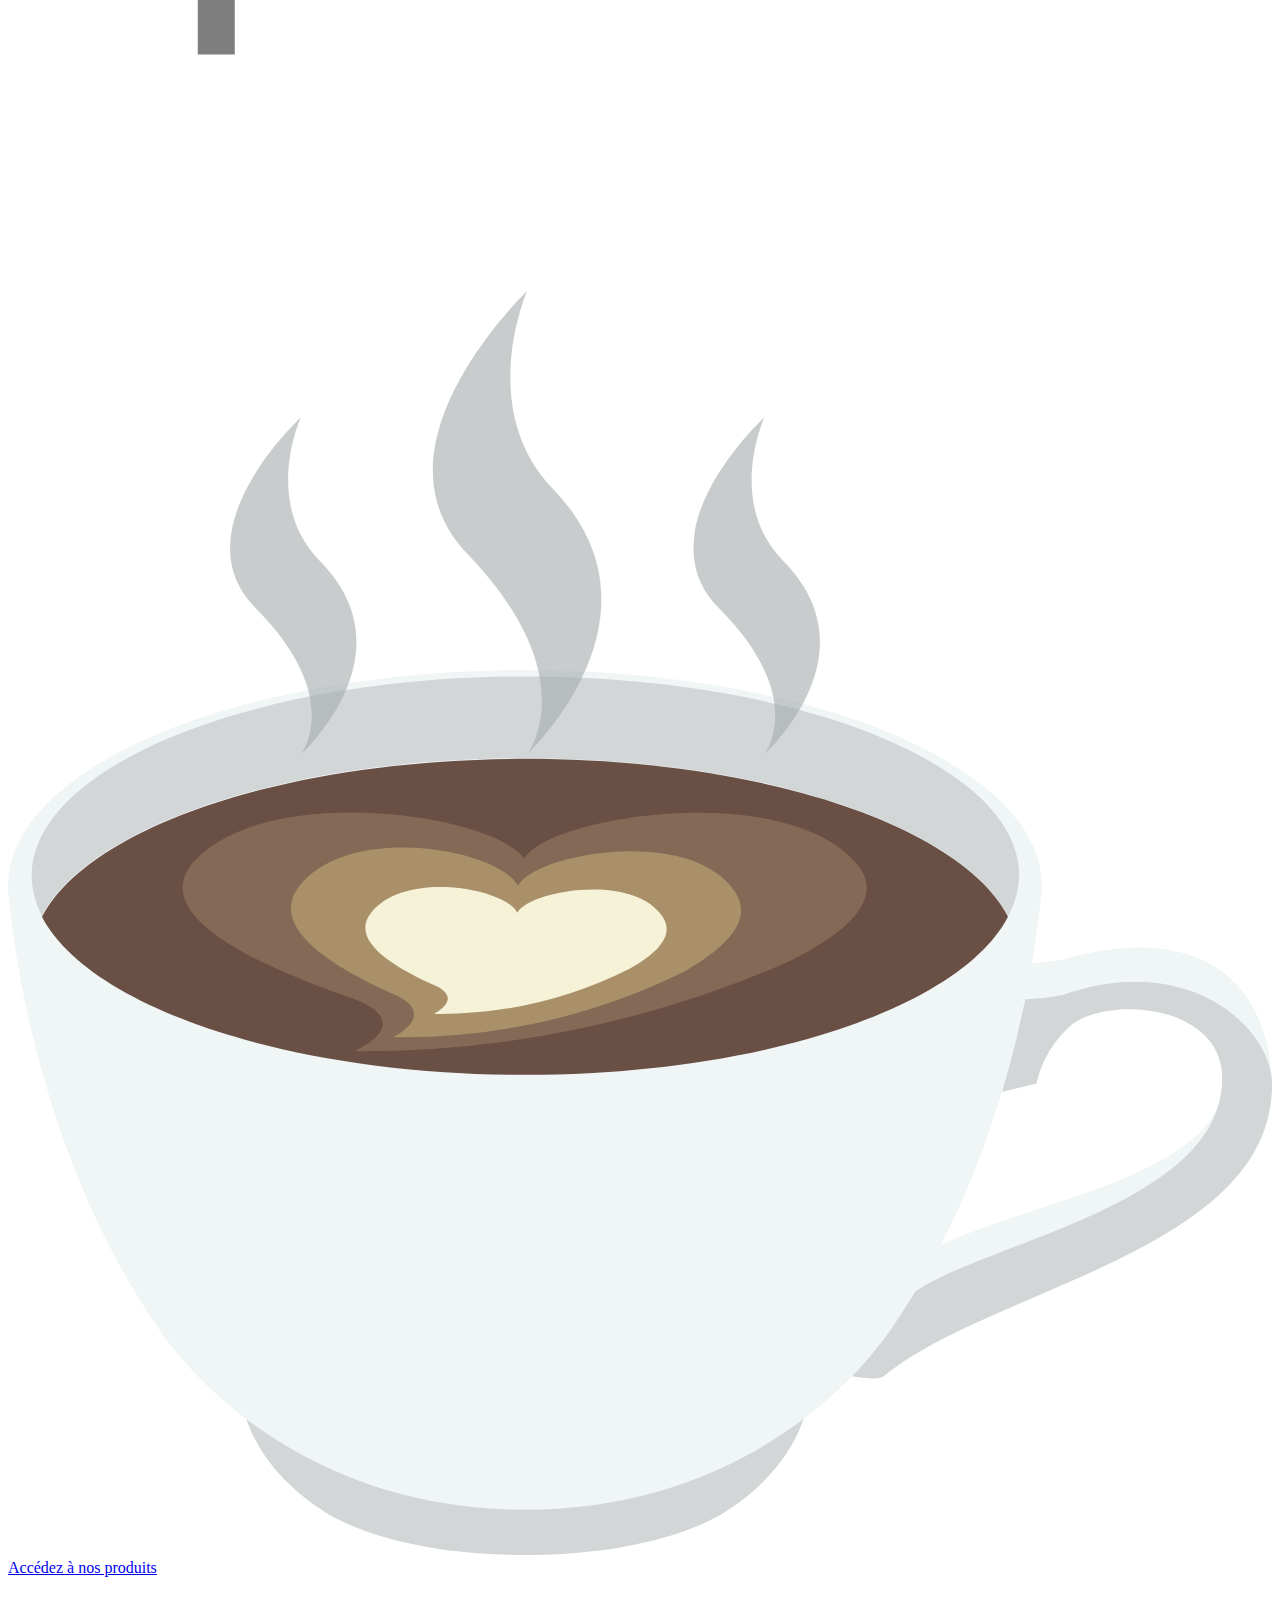
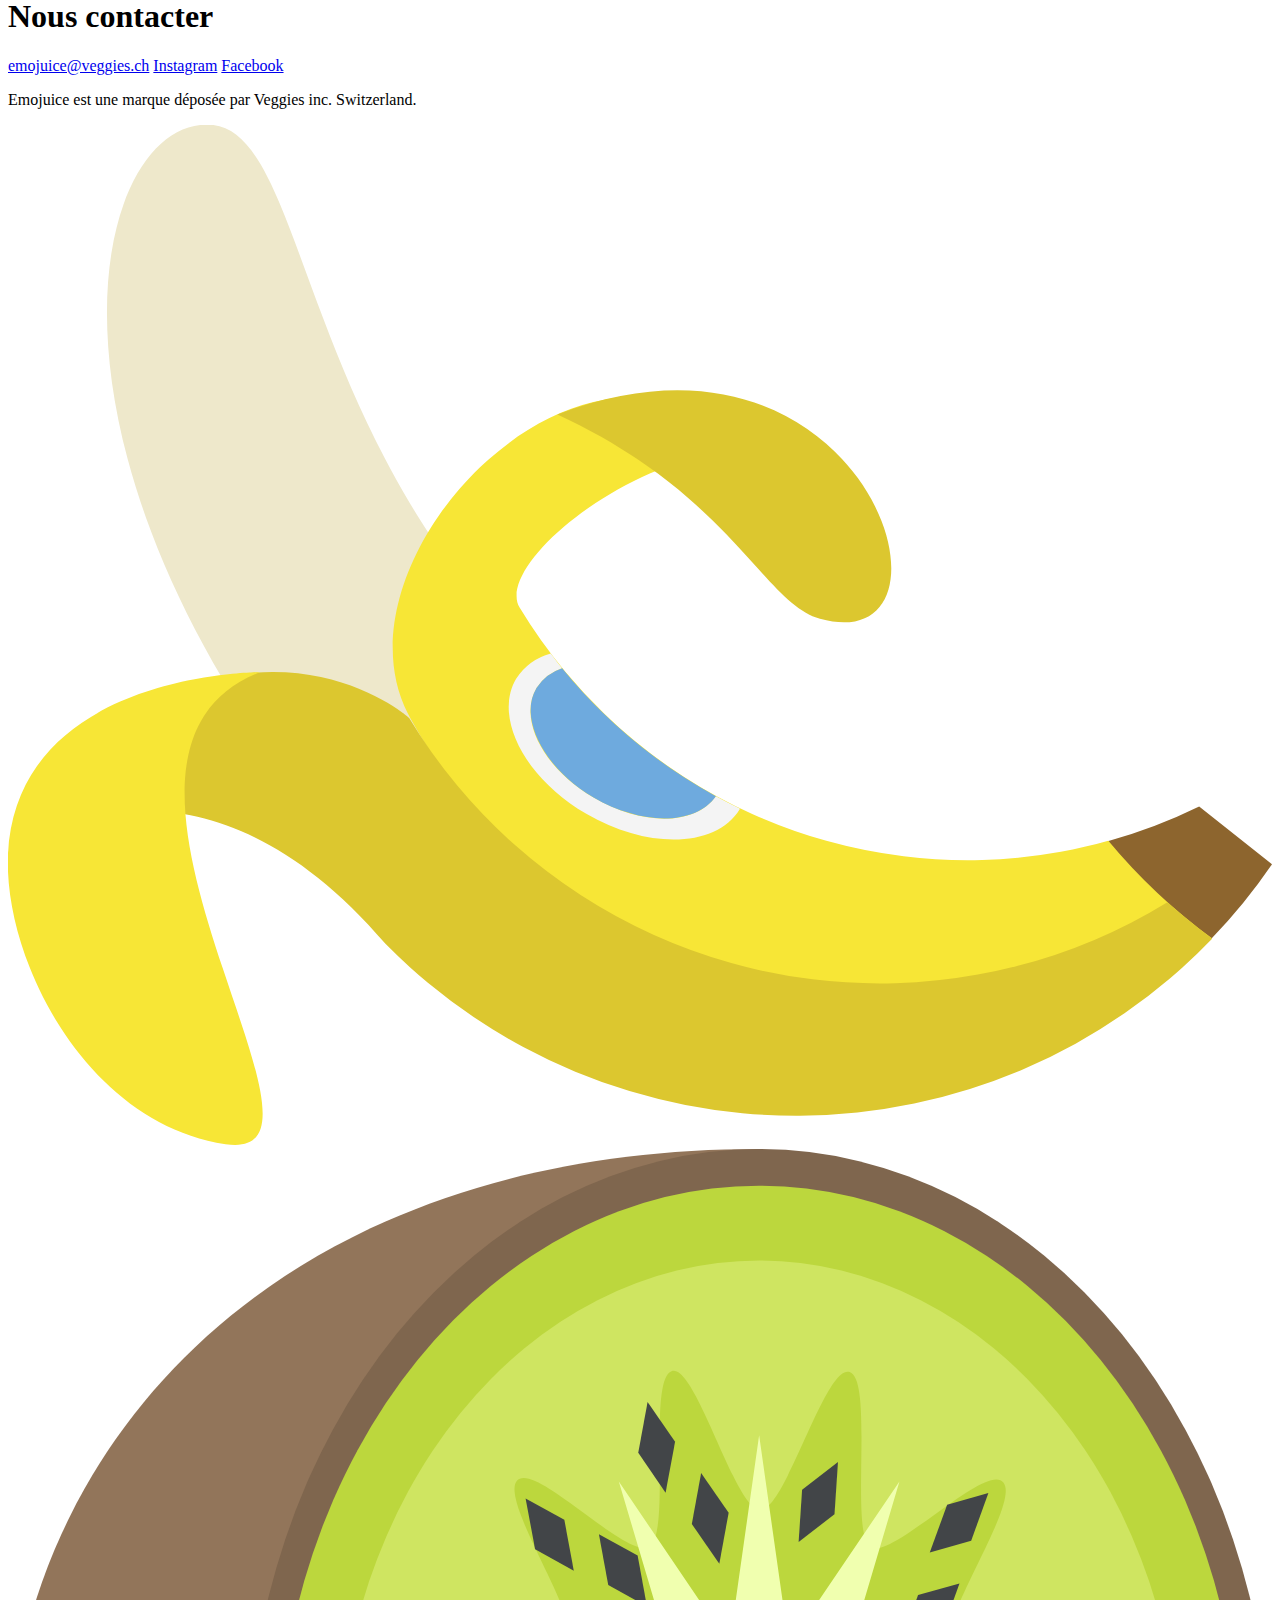
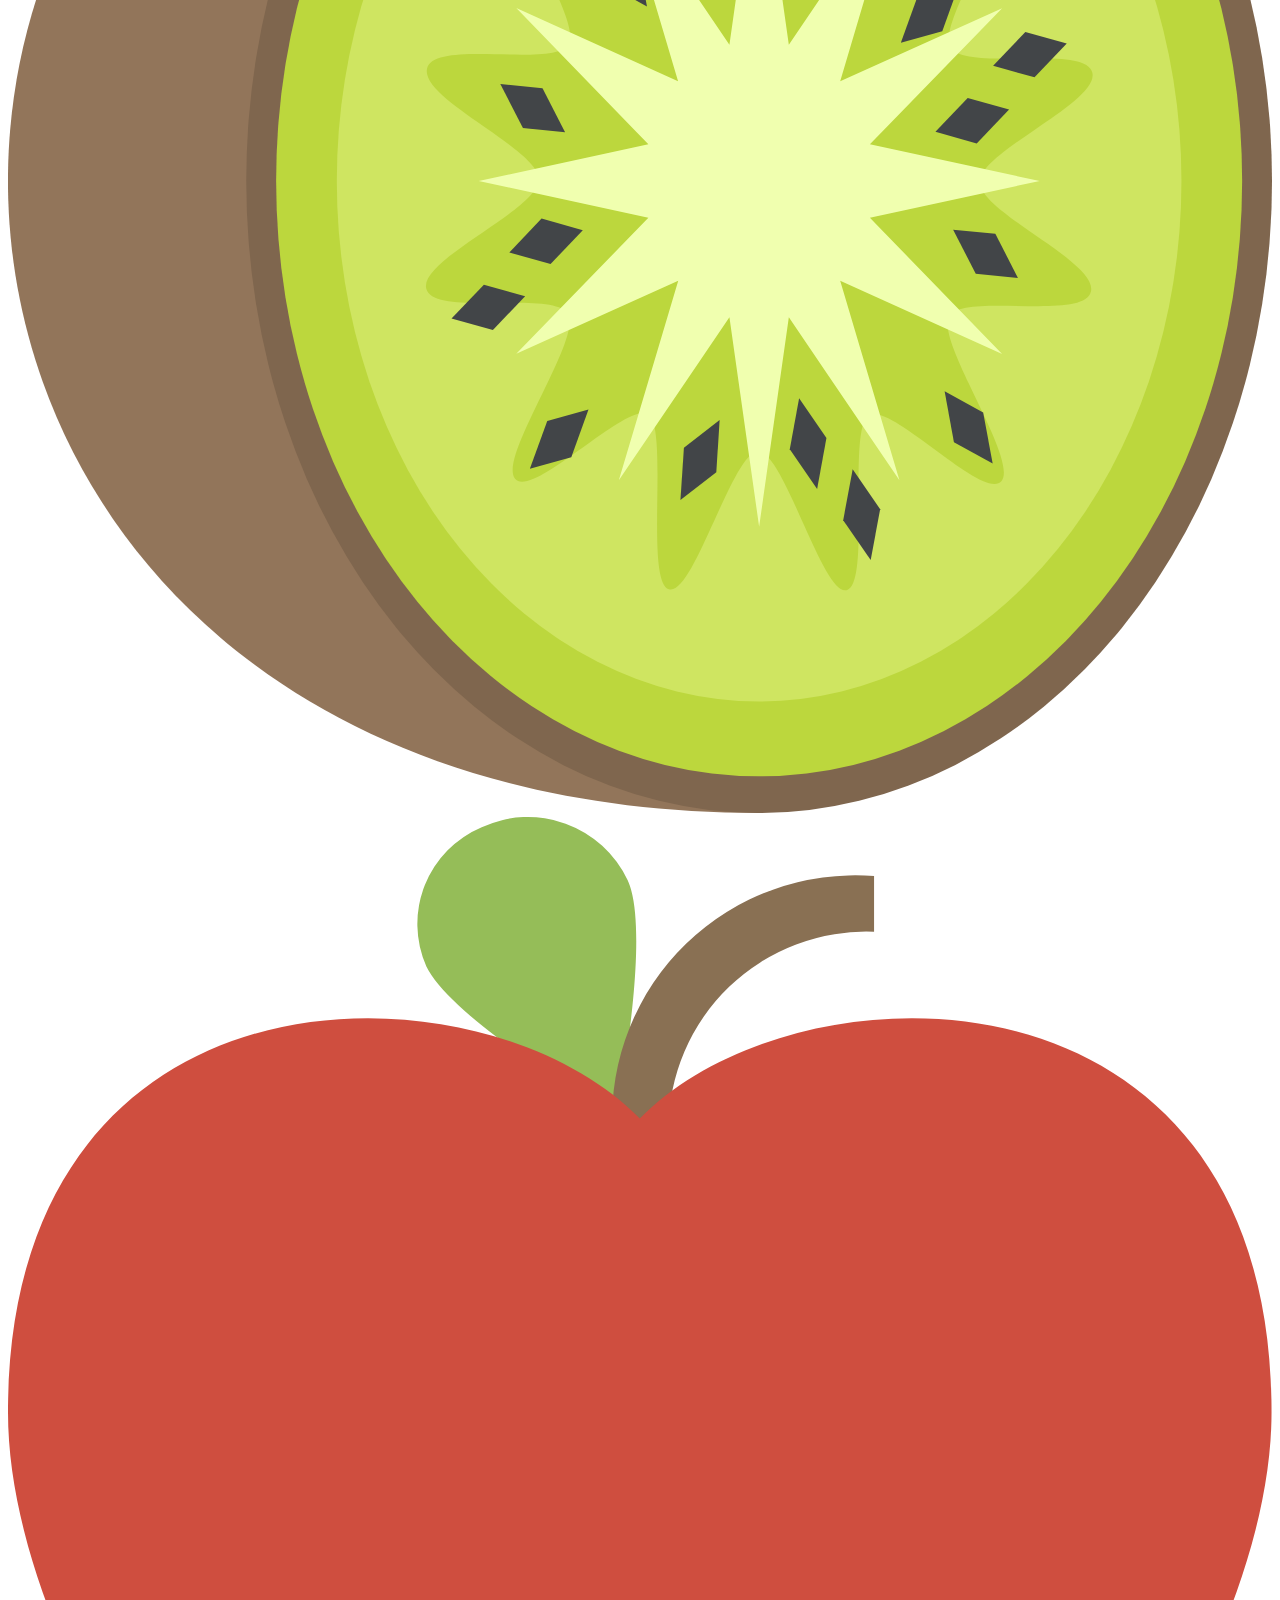
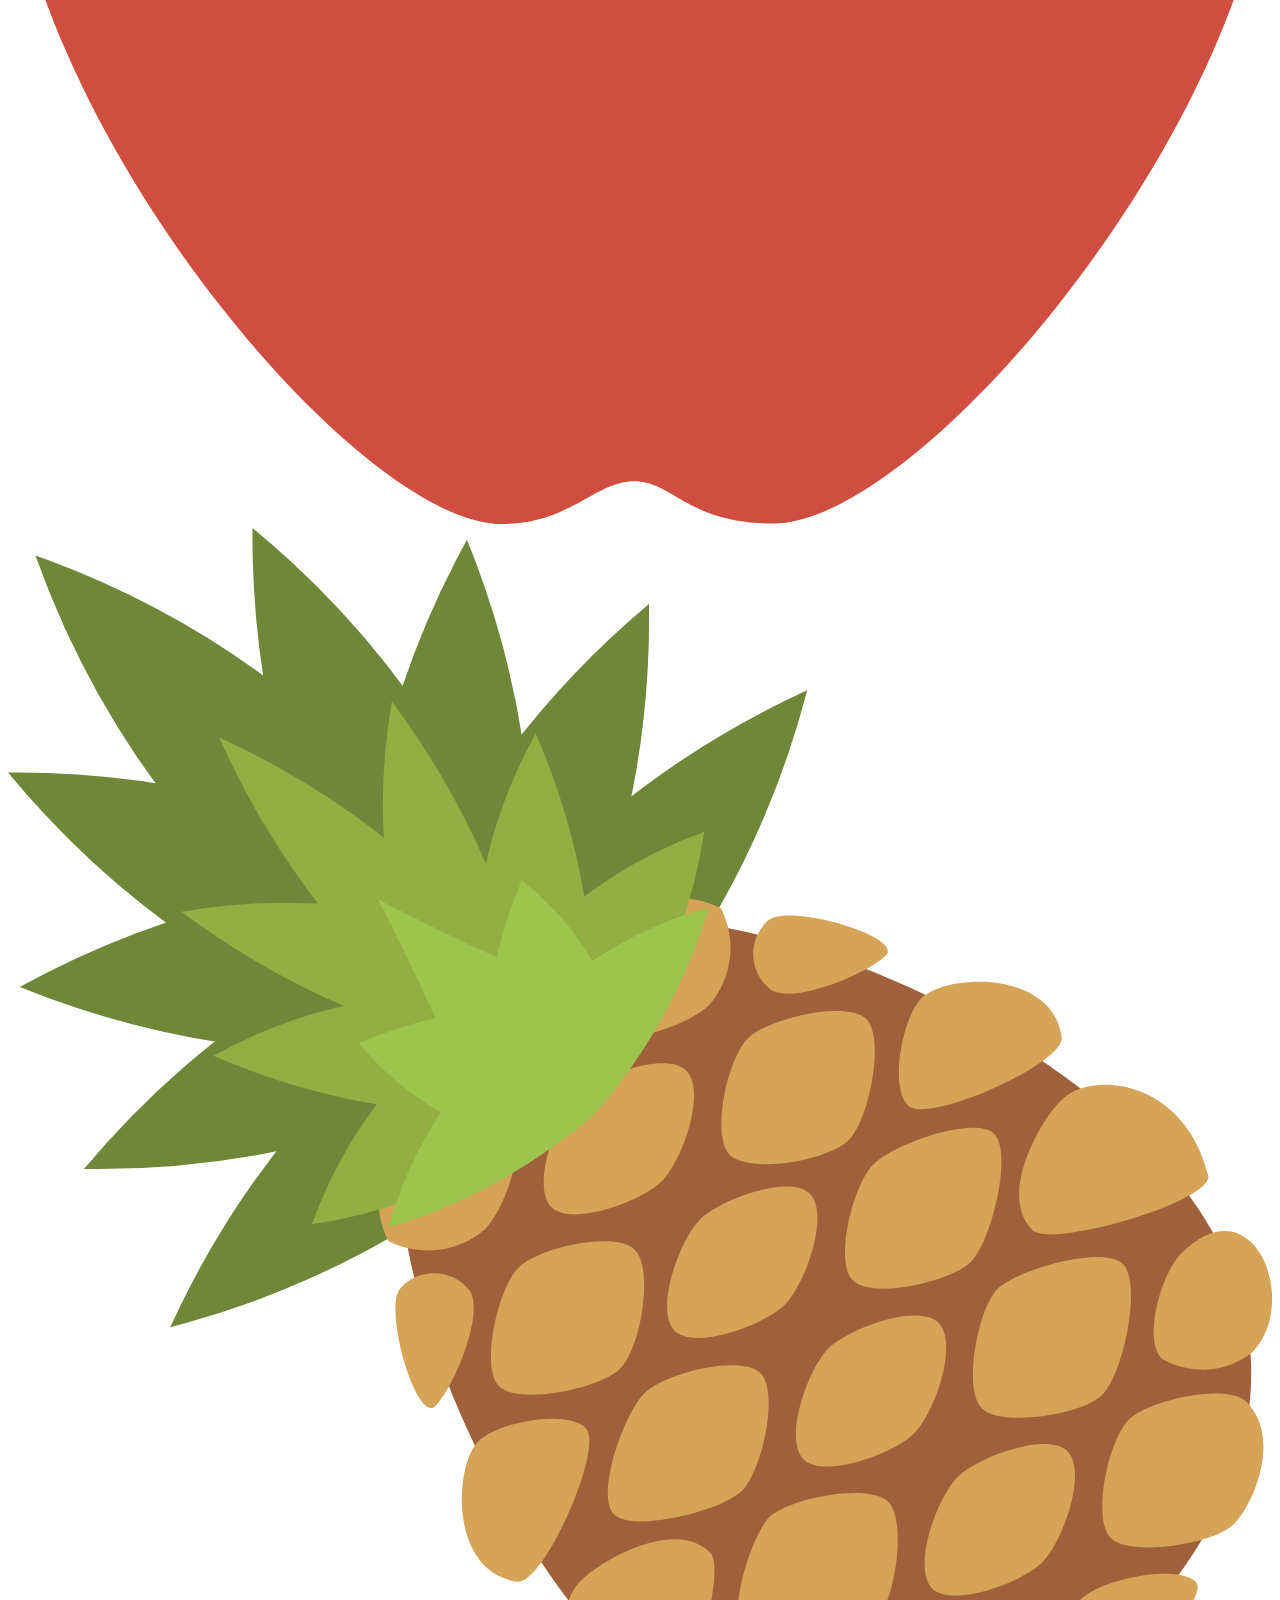
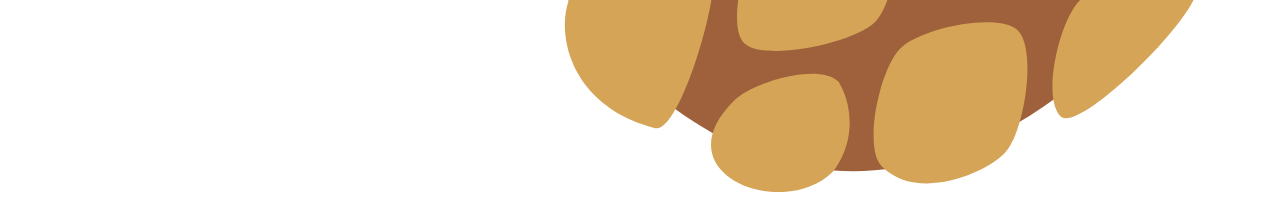
==== commit 5ff879f7: "Corrections et ajouts de class à index.html & kiwi.html" ====
--- a/kiwi.html
+++ b/kiwi.html
@@ -4,6 +4,10 @@
     <meta charset="UTF-8" />
     <meta name="viewport" content="width=device-width, initial-scale=1.0" />
     <title>Emojuice - Sirop kiwi</title>
+    <link rel="stylesheet" href="css/styles.css">
+    <link rel="preconnect" href="https://fonts.googleapis.com">
+  <link rel="preconnect" href="https://fonts.gstatic.com" crossorigin>
+  <link href="https://fonts.googleapis.com/css2?family=Maven+Pro:wght@400;500;600;700;800;900&family=Quattrocento:wght@400;700&family=Sriracha&display=swap" rel="stylesheet">
   </head>
   <body>
     <header>
@@ -27,11 +31,11 @@
       <img src="./img/photo_kiwi.webp" alt="Photo kiwi nu">
       <p><strong>Valeurs nutritionnelles et caloriques du kiwi</strong></p>
       <ul>
-        <i>Calories: 60,5</i>
-        <i>Protéines: 0,88 g</i>
-        <i>Glucides: 11 g</i>
-        <i>Lipides: 0,6 g</i>
-        <i>Fibres alimentaires: 2,4 g</i>
+        <li>Calories: 60,5</li>
+        <li>Protéines: 0,88 g</li>
+        <li>Glucides: 11 g</li>
+        <li>Lipides: 0,6 g</li>
+        <li>Fibres alimentaires: 2,4 g</li>
       </ul>
     </div>
     <div class="choosing">
@@ -46,24 +50,25 @@
         <img src="./img/plus.svg" alt="Illustration plus">
         <img src="./img/coffee.svg" alt="Illustration d'un café">
       </article>
-      <a href="https://www.youtube.com/watch?v=dQw4w9WgXcQ">Accédez à nos 
-        produits</a>
+      <a href="#poducts-access">Accédez à nos produits</a>
     </div>
     <footer>
       <h1 id="contacts">Nous contacter</h1>
+      <div class="footer-nav">
         <a href="mailto:emojuice@veggies.ch">emojuice@veggies.ch</a>
         <a href="https://www.instagram.com/?hl=fr">Instagram</a>
-        <a href="https://fr-fr.facebook.com/">Facebook</a>
-        <p class="copyrights">
-          Emojuice est une marque déposée par Veggies inc. 
-          Switzerland.
-        </p>
-        <div class="footer-bottom">
-          <img src="./img/banana.svg" alt="Illustration d'une banane">
-          <img src="./img/kiwi.svg" alt="Illustration d'un kiwi">
-          <img src="./img/apple.svg" alt="Illustration d'une pomme">
-          <img src="./img/pineapple.svg" alt="Illustration d'un ananas">
-        </div>
+        <a href="https://fr-fr.facebook.com/">Facebook</a>    
+      </div>
+      <p class="copyrights">
+        Emojuice est une marque déposée par Veggies inc. 
+        Switzerland.
+     </p>
+      <div class="fruits-basket">
+        <img src="./img/banana.svg" alt="Illustration d'une banane">
+        <img src="./img/kiwi.svg" alt="Illustration d'un kiwi">
+        <img src="./img/apple.svg" alt="Illustration d'une pomme">
+        <img src="./img/pineapple.svg" alt="Illustration d'un ananas">
+      </div>
     </footer>
   </body>
 </html>
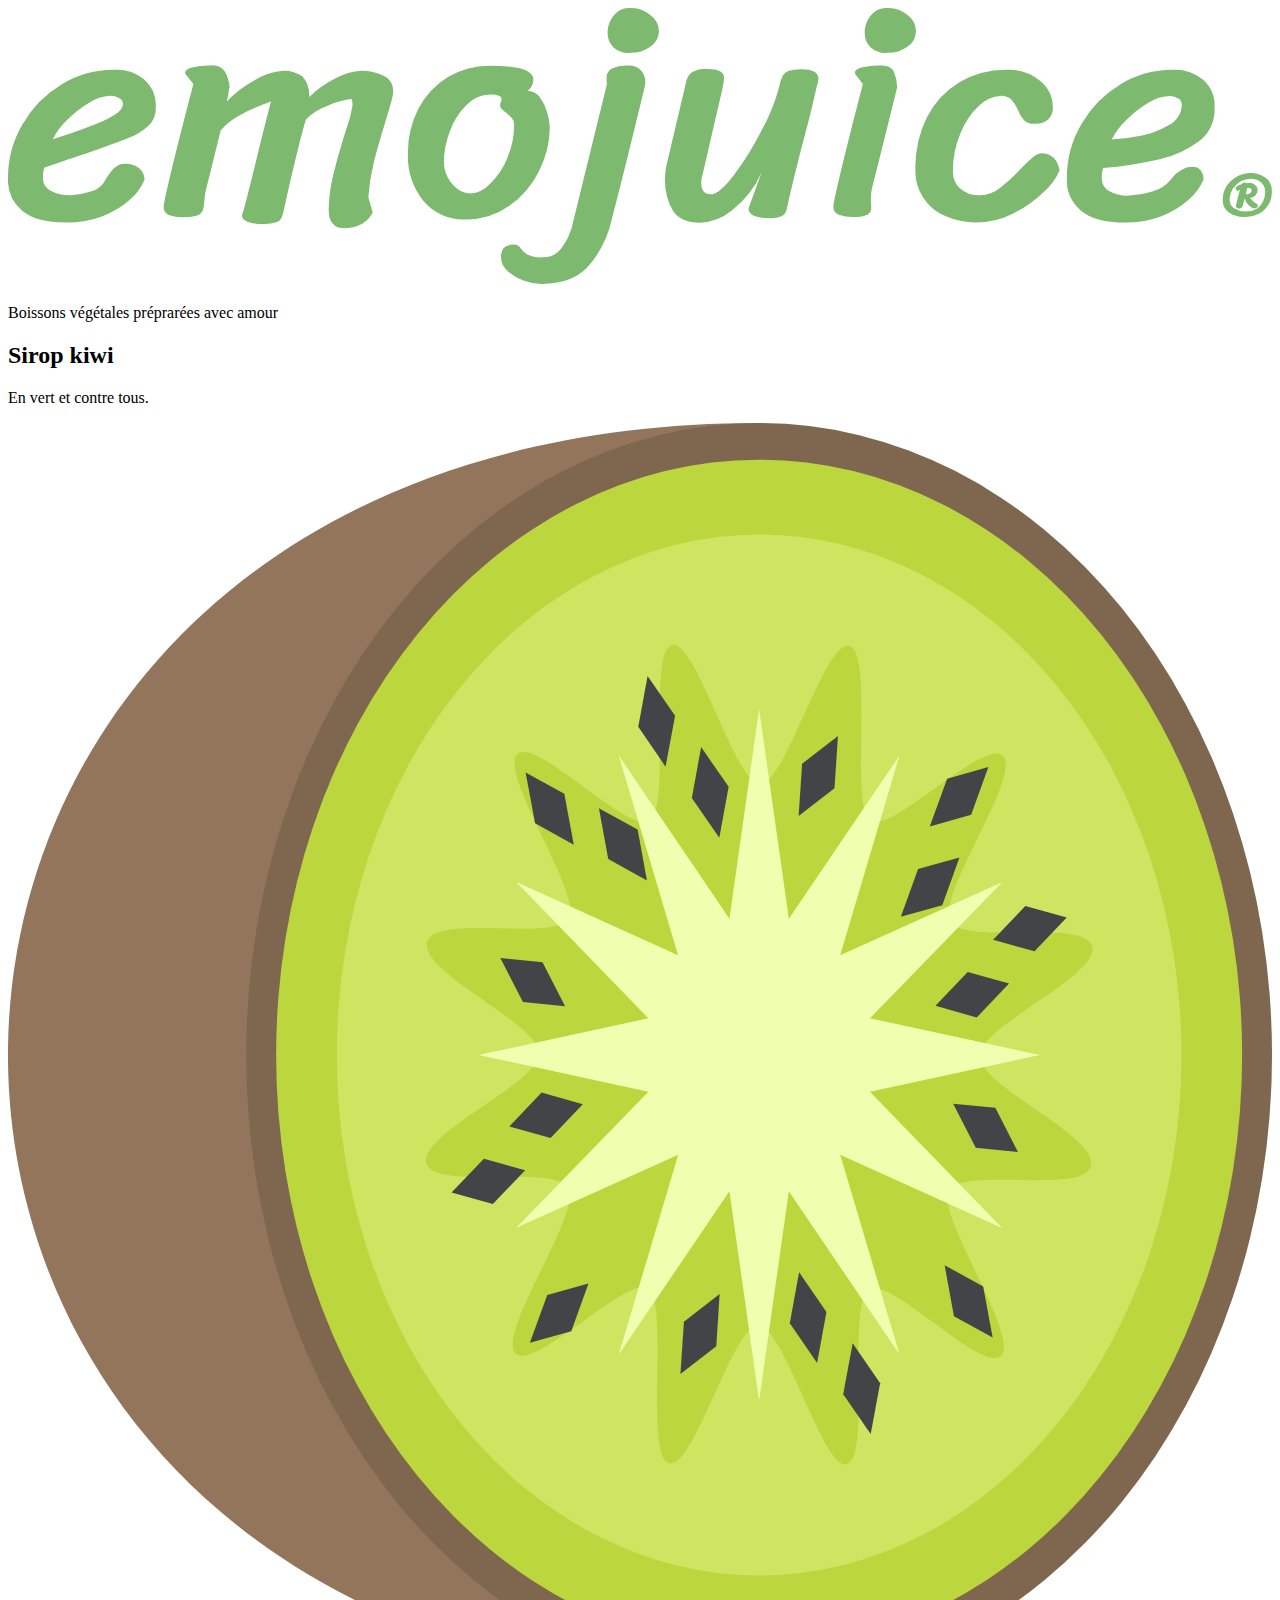
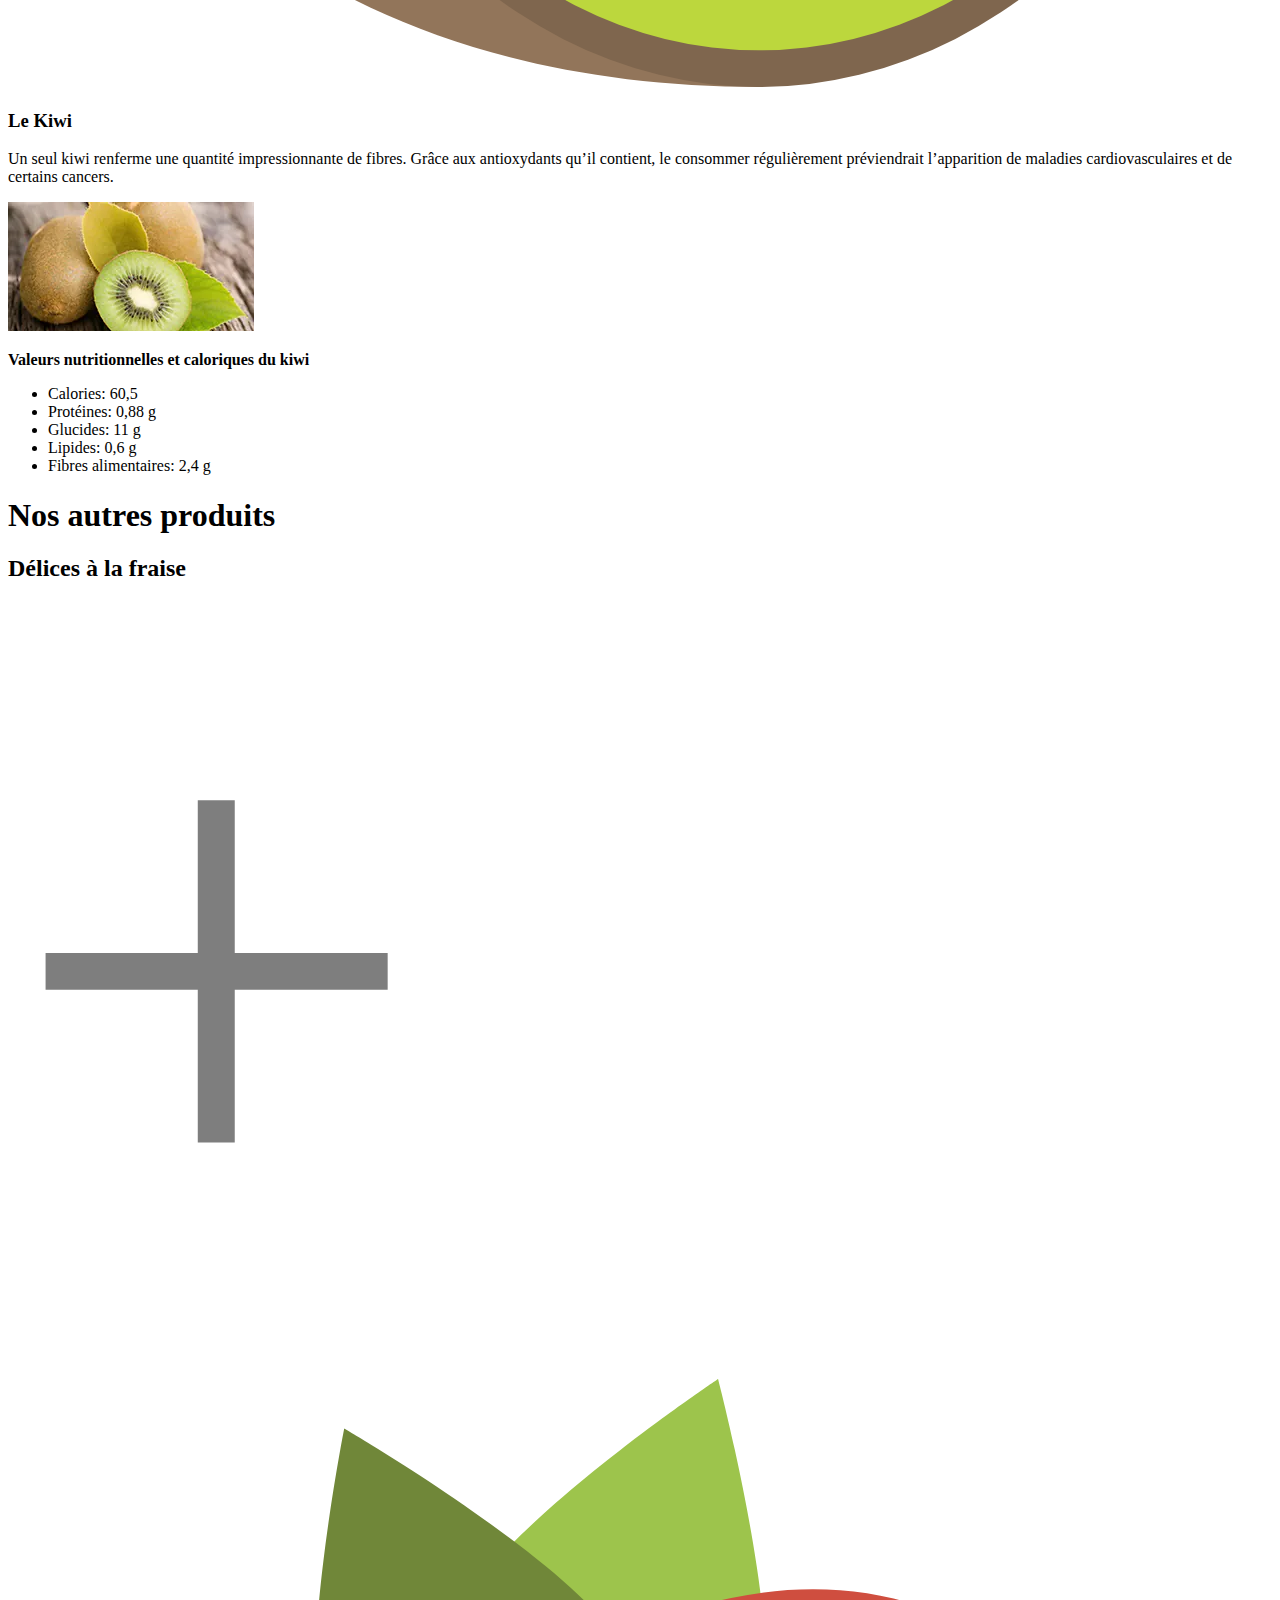
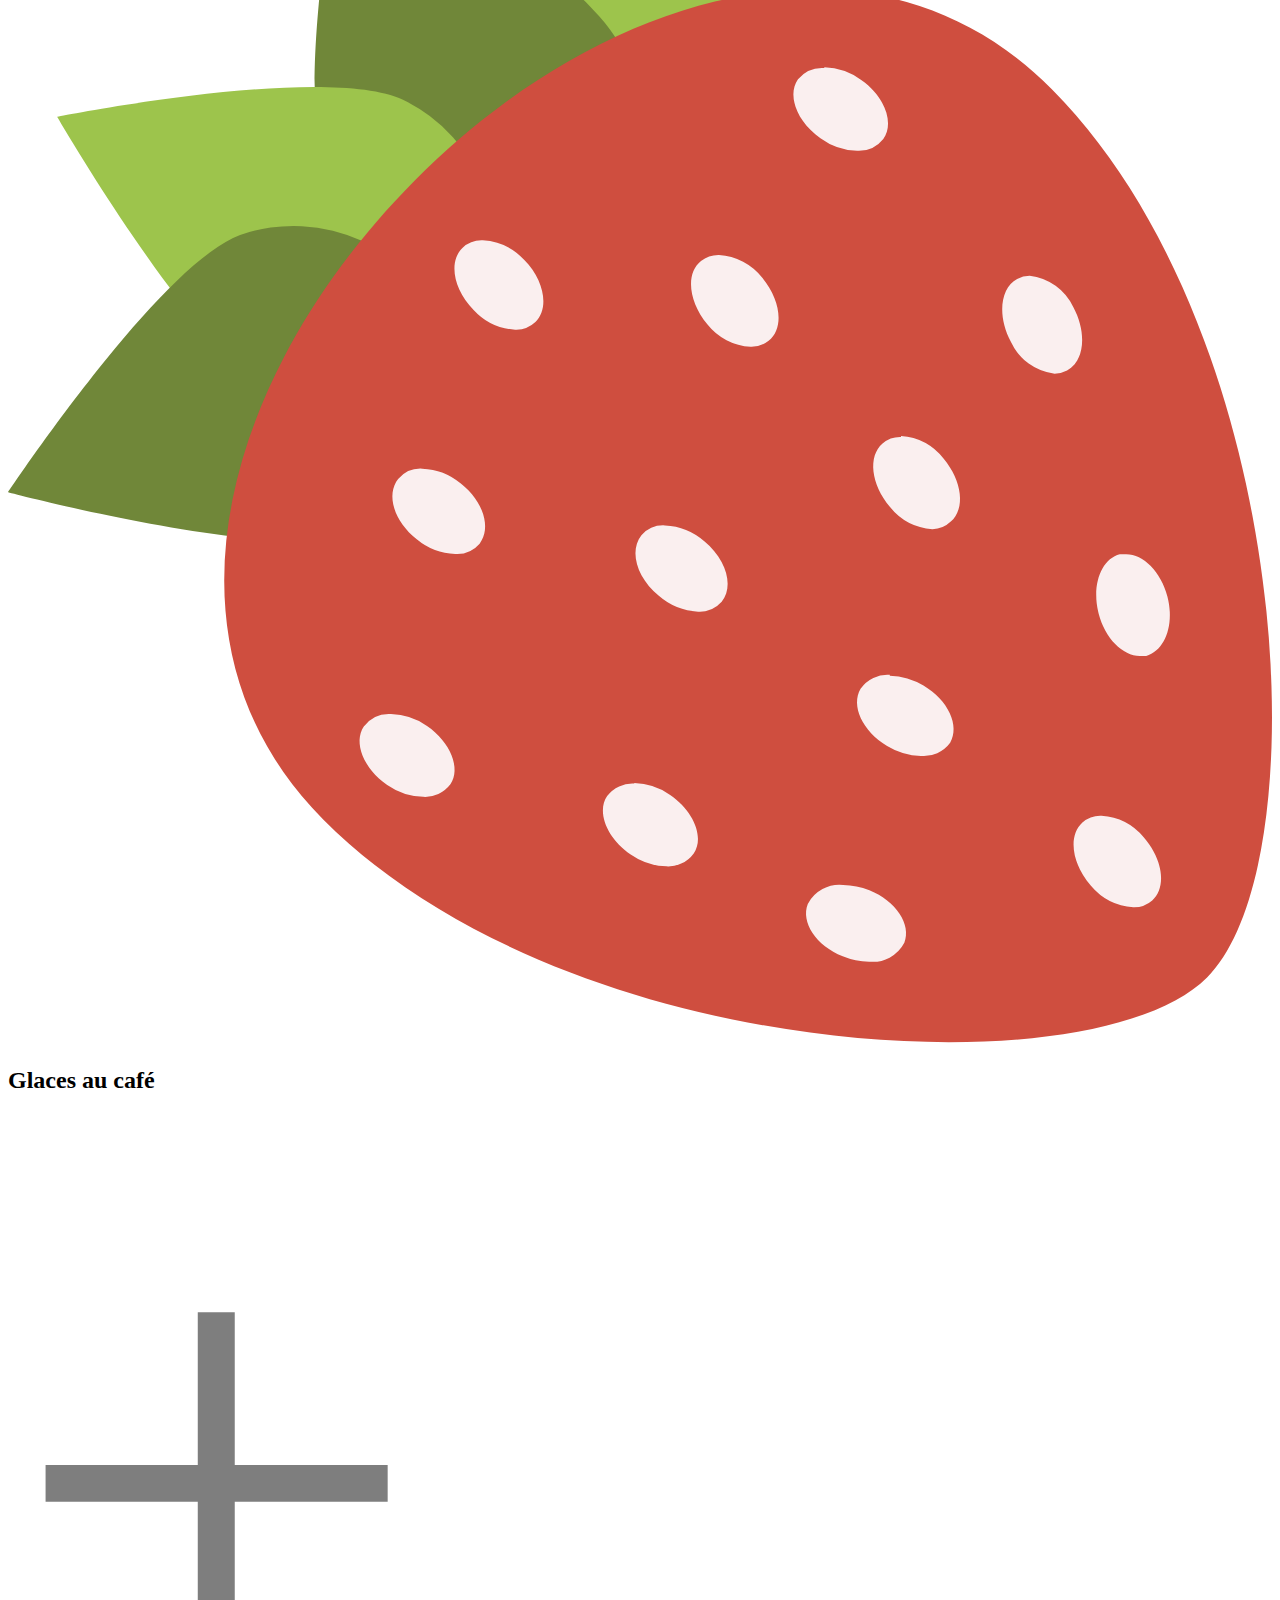
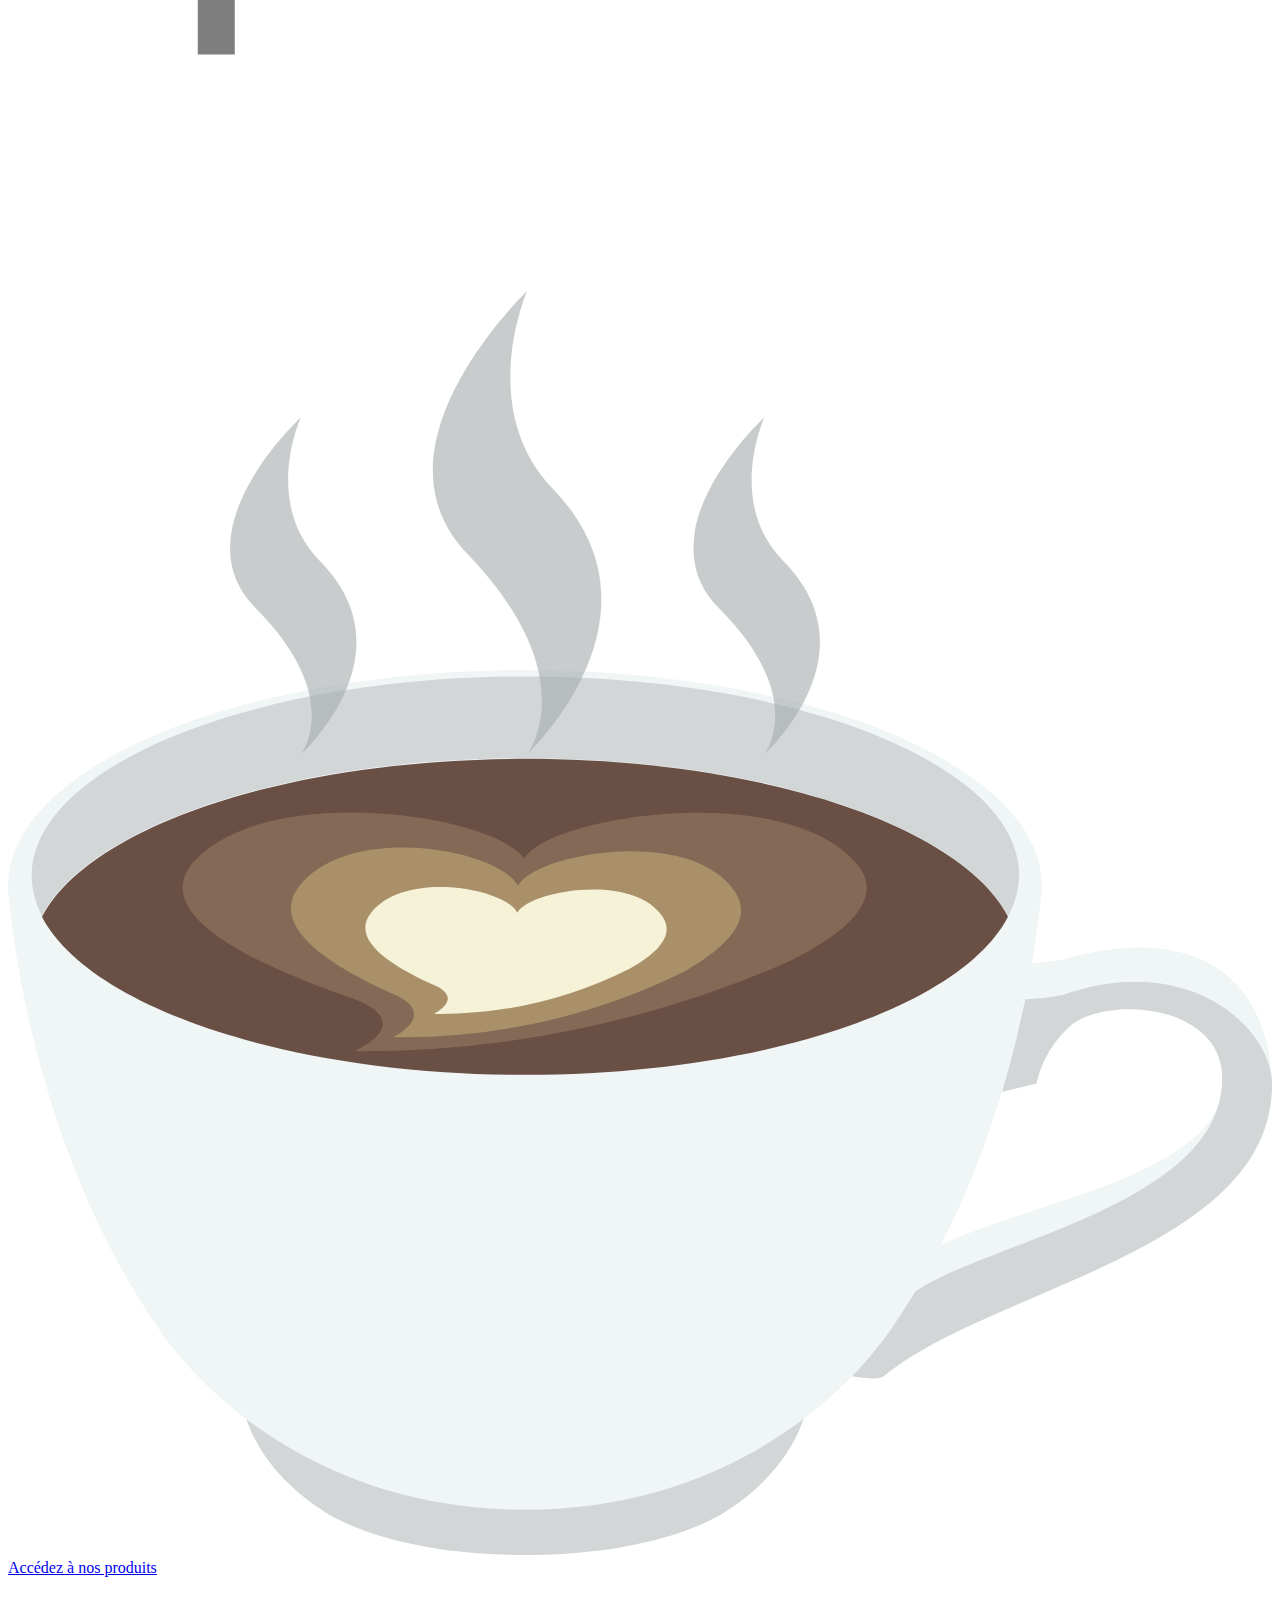
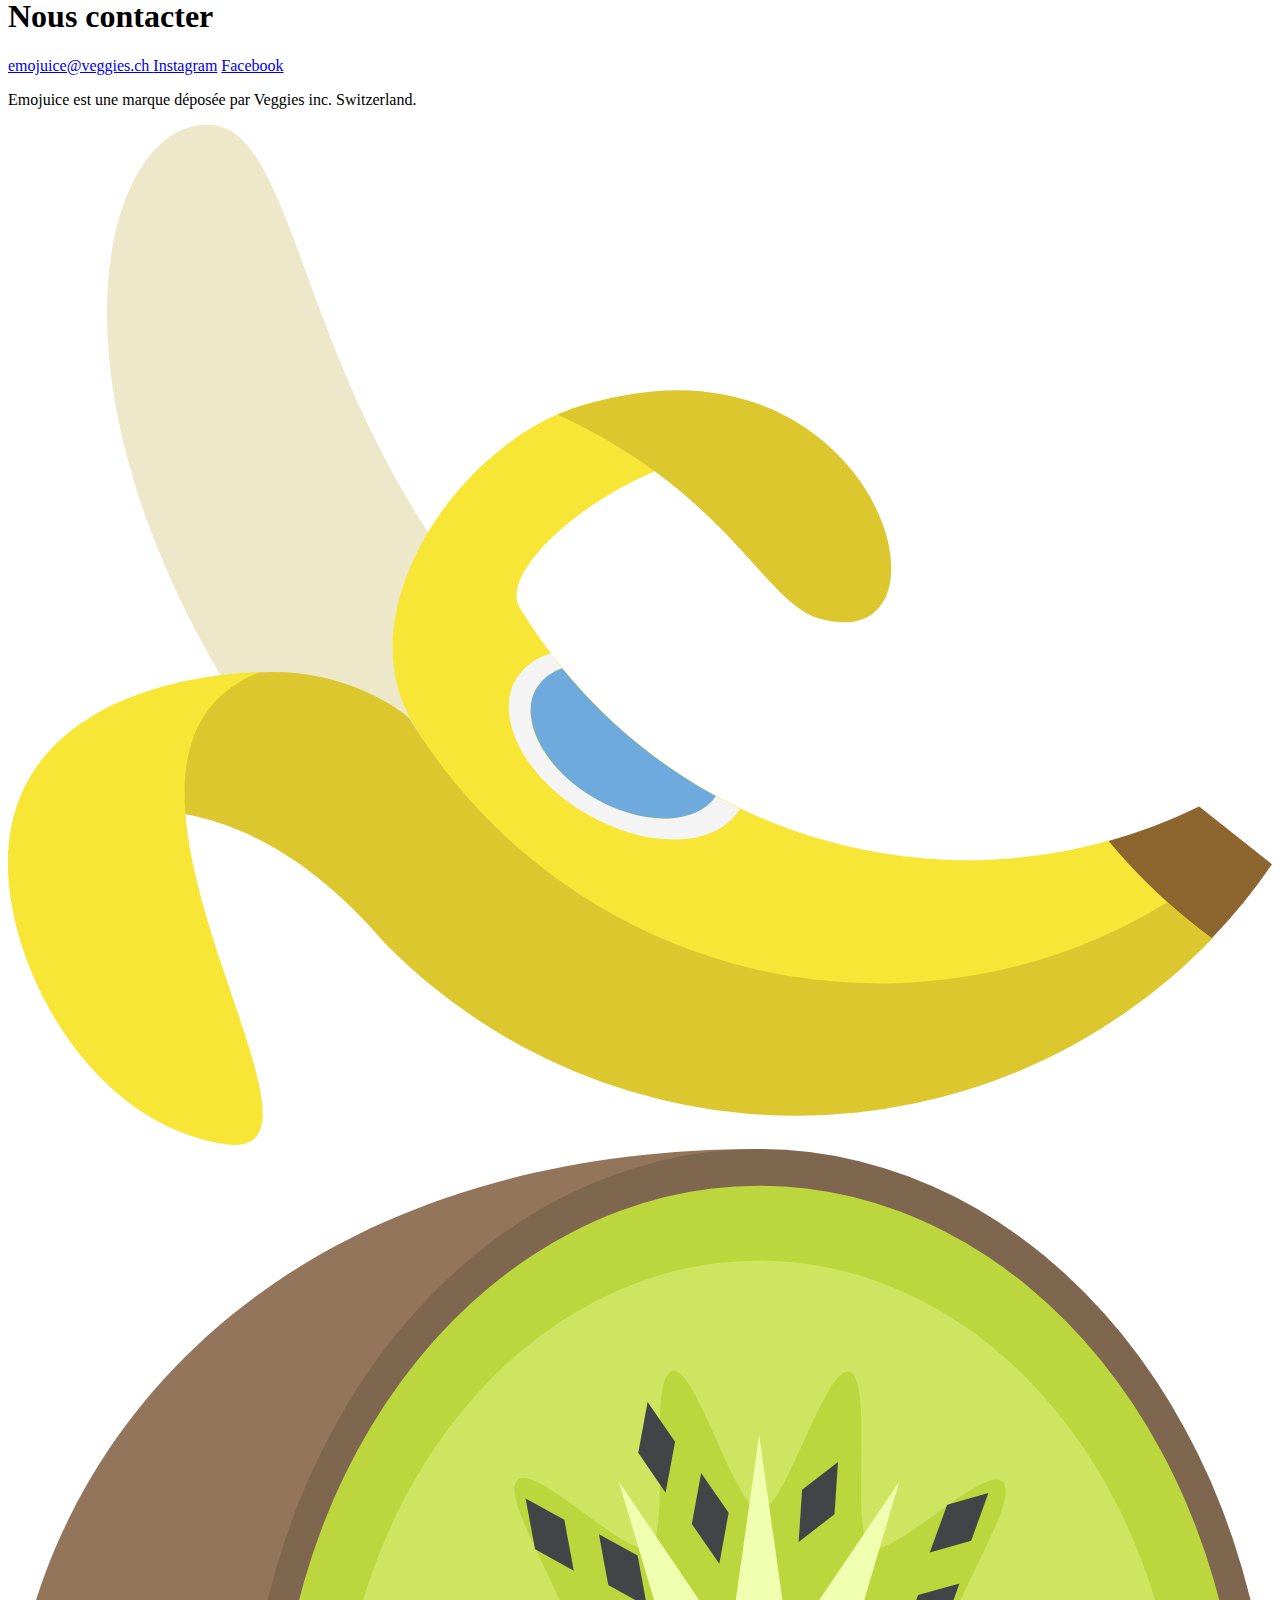
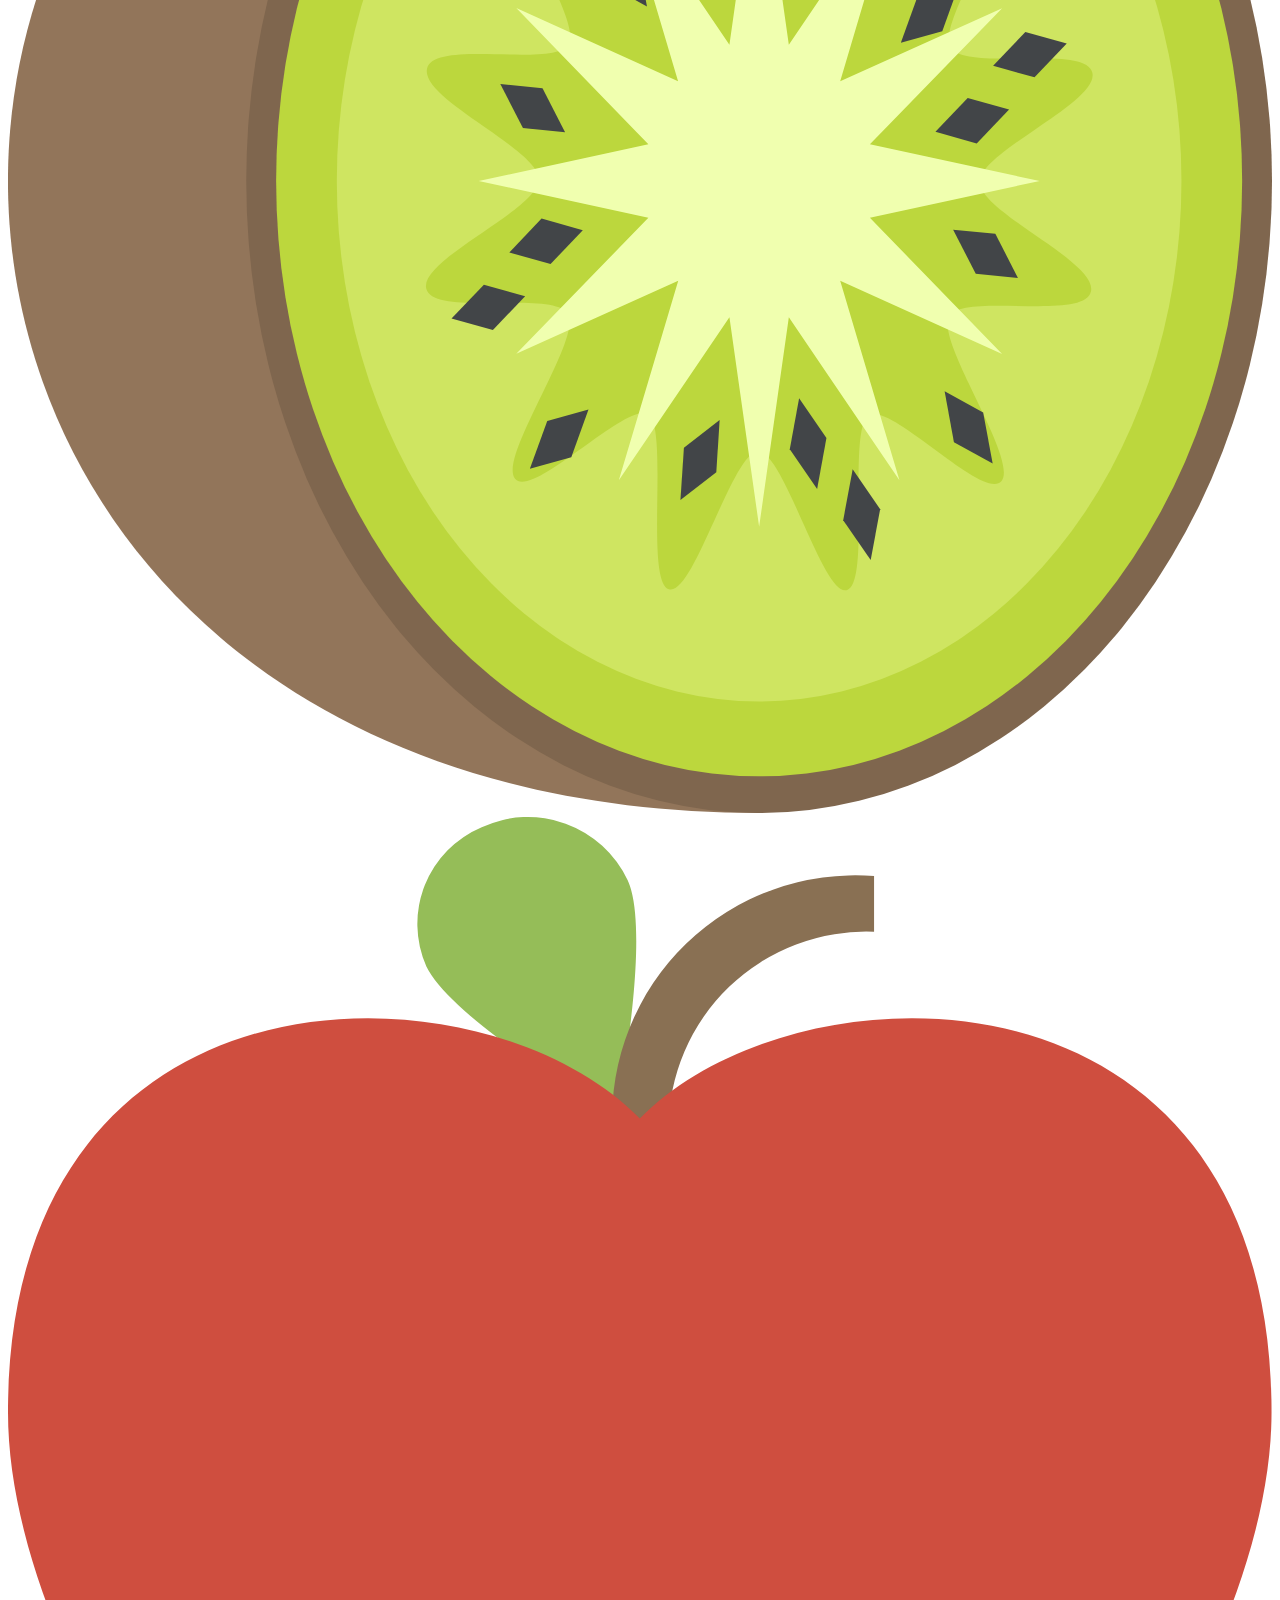
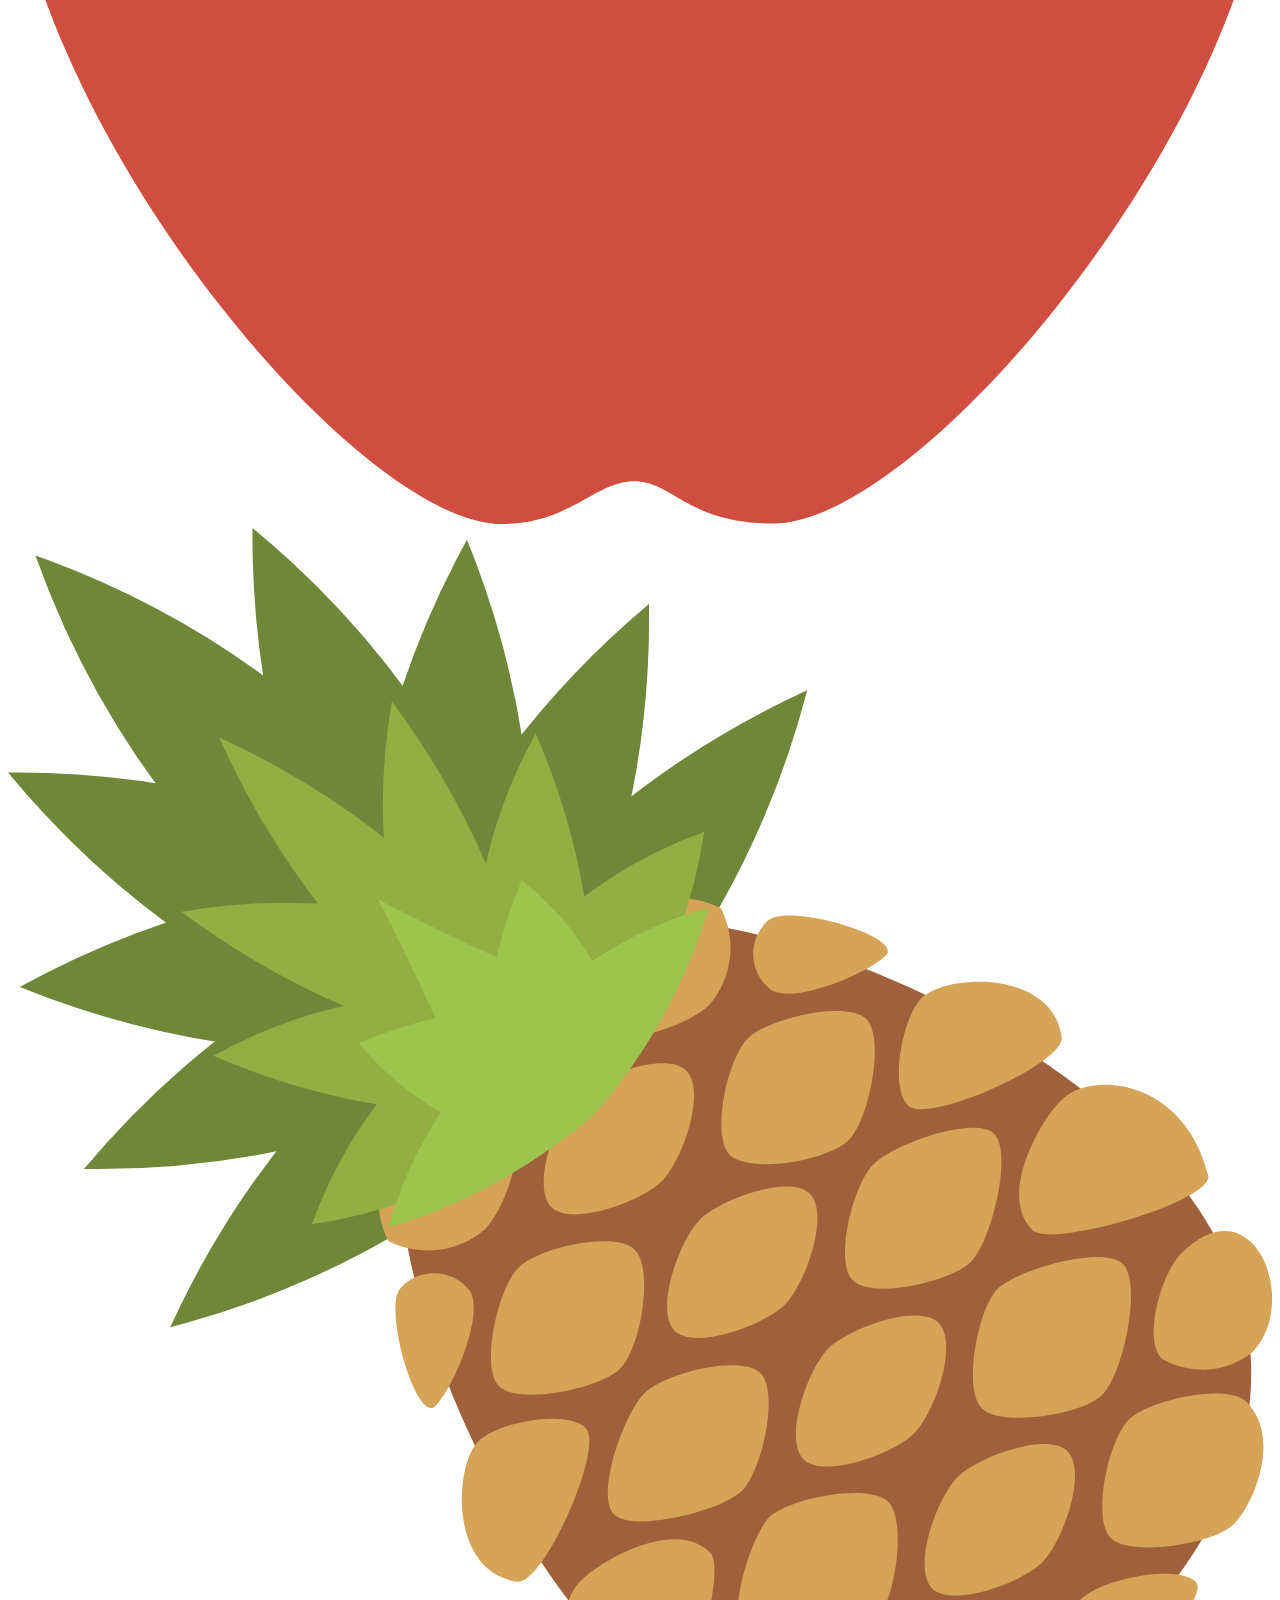
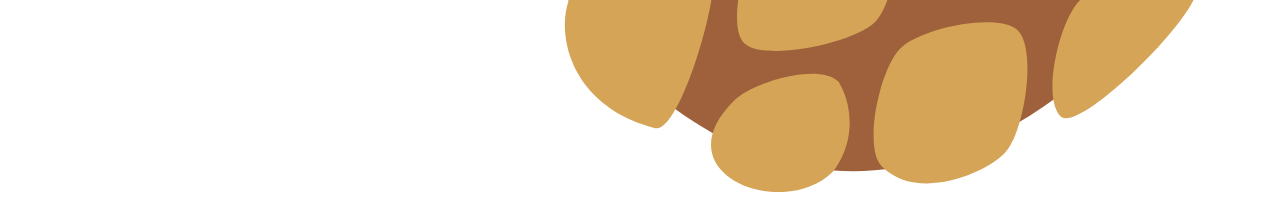
==== commit 299d88ca: "Ajout class="button"" ====
--- a/kiwi.html
+++ b/kiwi.html
@@ -50,14 +50,16 @@
         <img src="./img/plus.svg" alt="Illustration plus">
         <img src="./img/coffee.svg" alt="Illustration d'un café">
       </article>
-      <a href="#poducts-access">Accédez à nos produits</a>
+      <a class="button" href="#poducts-access">Accédez à nos produits</a>
     </div>
     <footer>
       <h1 id="contacts">Nous contacter</h1>
       <div class="footer-nav">
-        <a href="mailto:emojuice@veggies.ch">emojuice@veggies.ch</a>
-        <a href="https://www.instagram.com/?hl=fr">Instagram</a>
-        <a href="https://fr-fr.facebook.com/">Facebook</a>    
+        <a class="button" href="mailto:emojuice@veggies.ch">
+          emojuice@veggies.ch
+        </a>
+        <a class="button" href="https://www.instagram.com/?hl=fr">Instagram</a>
+        <a class="button" href="https://fr-fr.facebook.com/">Facebook</a>    
       </div>
       <p class="copyrights">
         Emojuice est une marque déposée par Veggies inc. 
